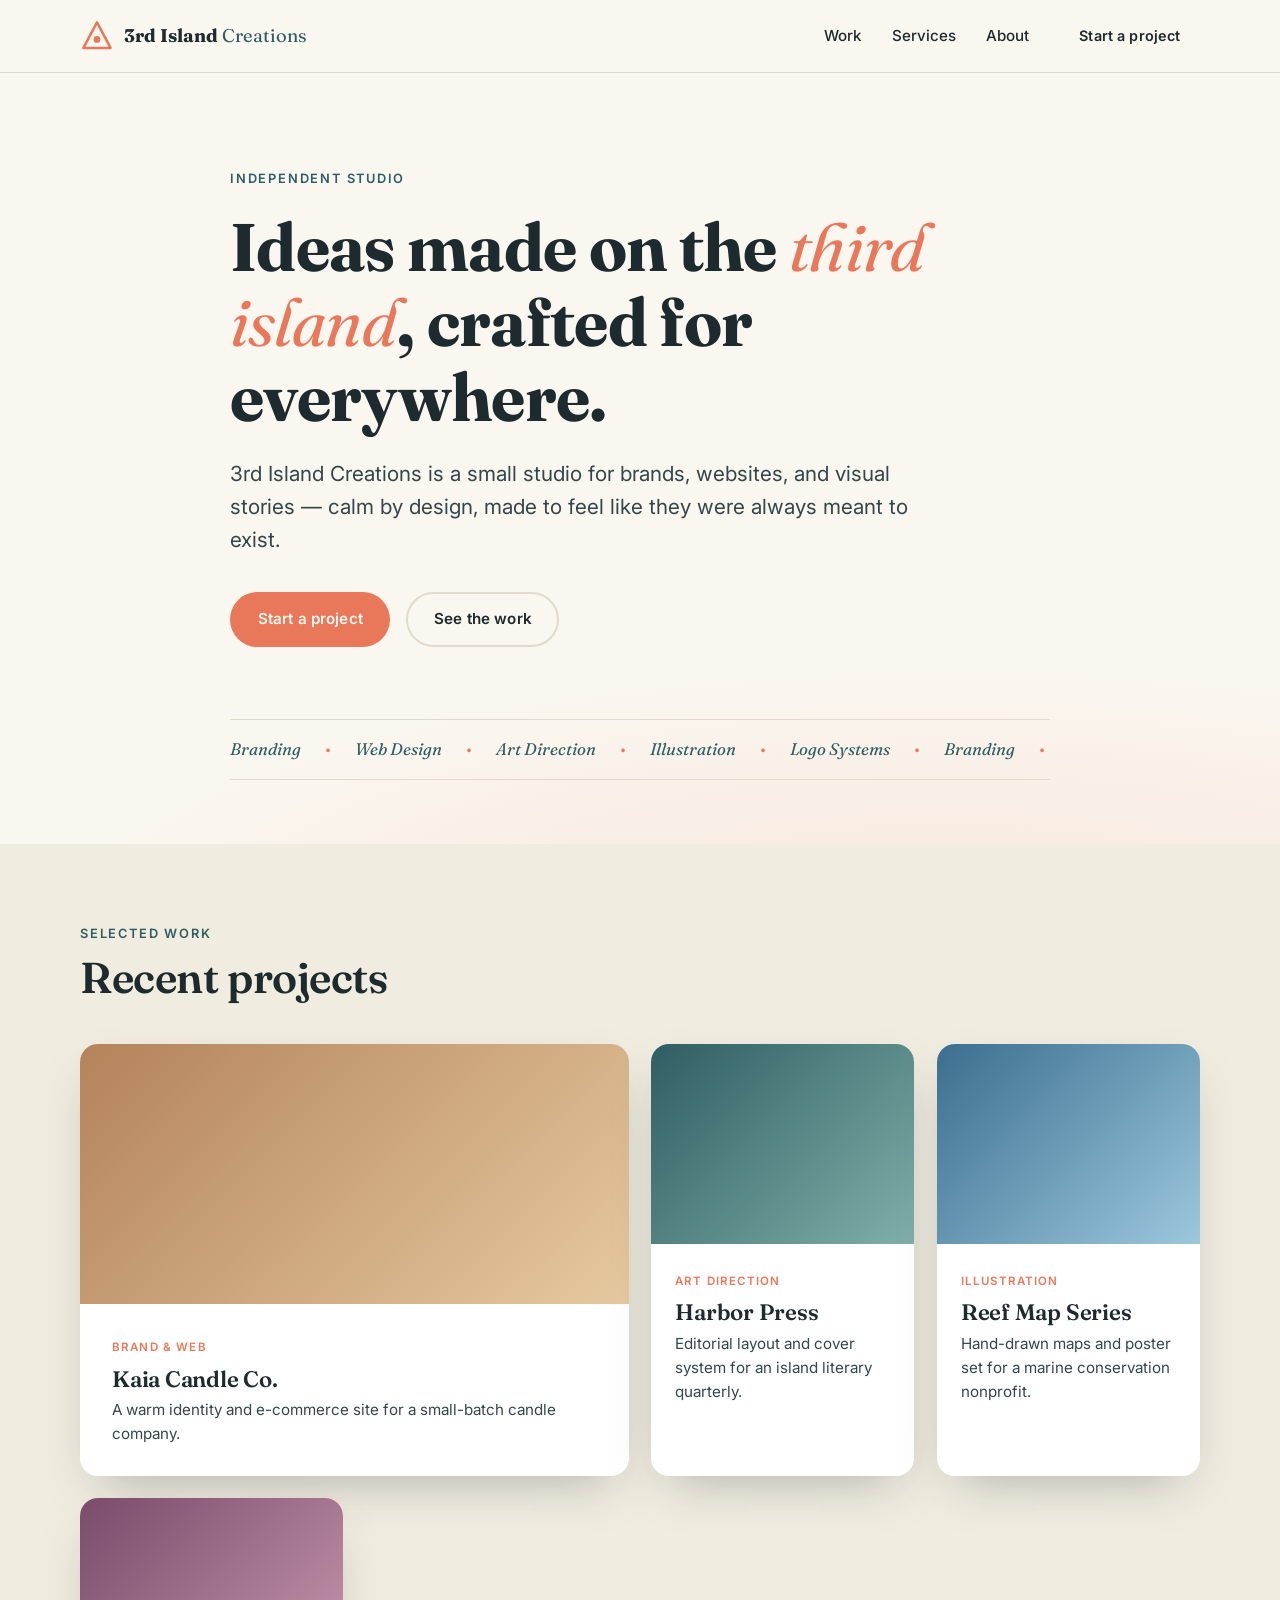
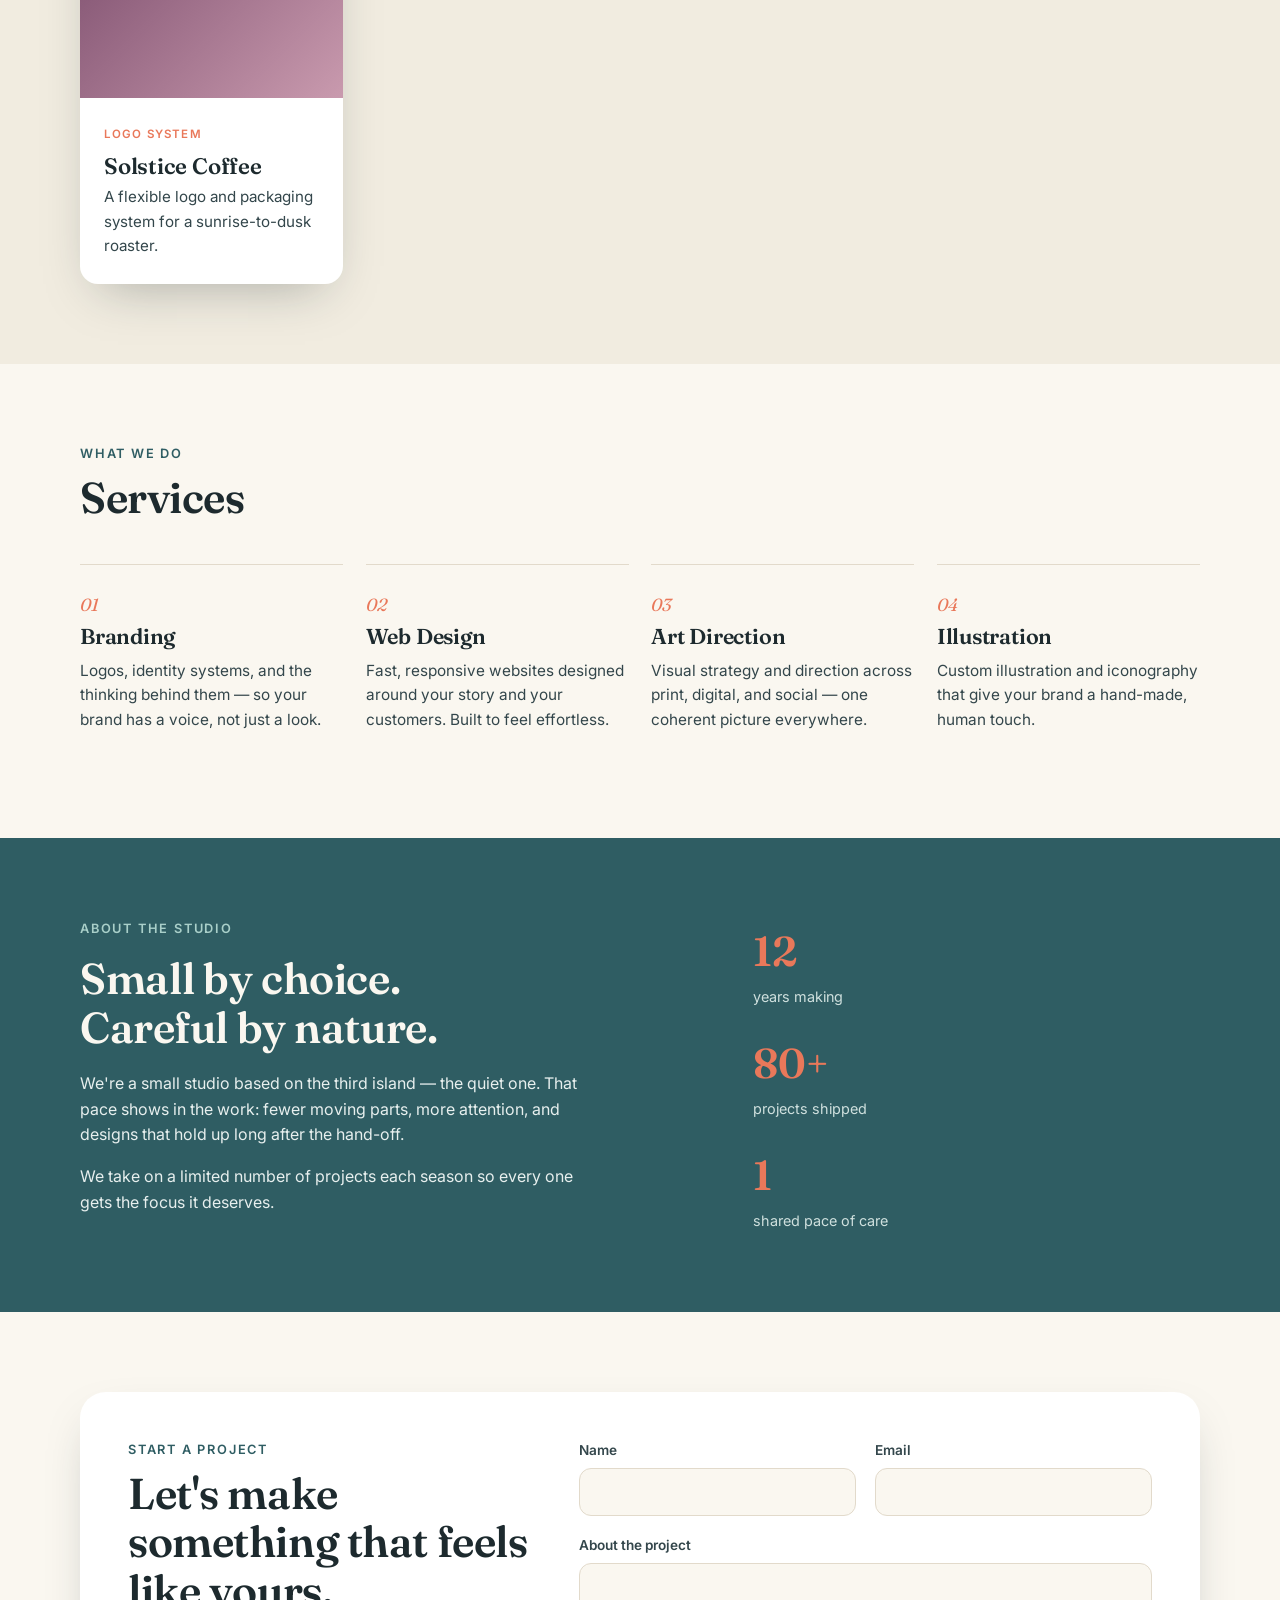
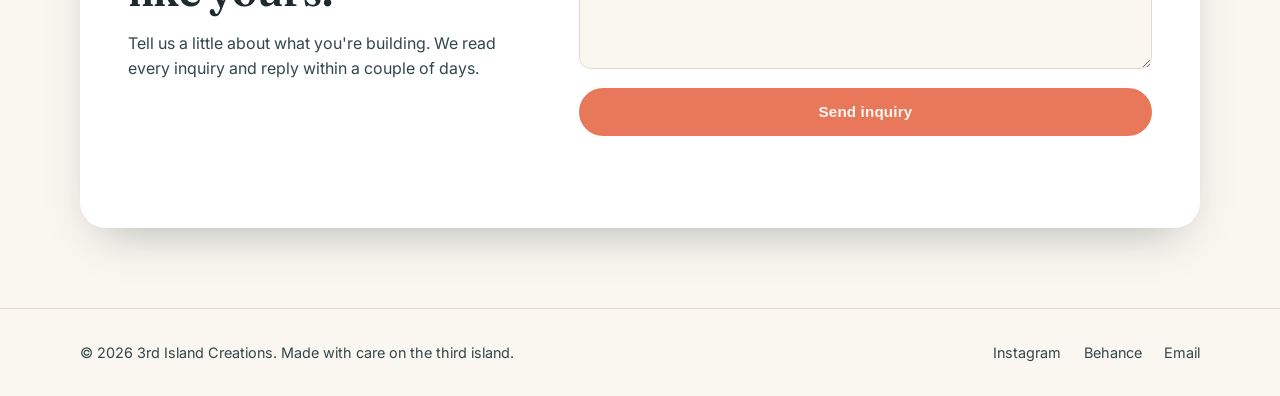
==== index.html @ d4aec807 "Initial commit: 3rd Island Creations landing page + Pages workflow" ====
<!DOCTYPE html>
<html lang="en">
<head>
<meta charset="UTF-8" />
<meta name="viewport" content="width=device-width, initial-scale=1.0" />
<title>3rd Island Creations — Creative Studio</title>
<meta name="description" content="3rd Island Creations is a creative studio crafting brands, websites, and visual stories that feel like home. Made on the third island." />
<link rel="preconnect" href="https://fonts.googleapis.com" />
<link rel="preconnect" href="https://fonts.gstatic.com" crossorigin />
<link href="https://fonts.googleapis.com/css2?family=Fraunces:ital,opsz,wght@0,9..144,400;0,9..144,600;0,9..144,700;1,9..144,400&family=Inter:wght@400;500;600&display=swap" rel="stylesheet" />
<link rel="stylesheet" href="css/styles.css" />
</head>
<body>

<a class="skip-link" href="#main">Skip to content</a>

<!-- NAV -->
<header class="nav" id="nav">
  <div class="container nav__inner">
    <a class="nav__brand" href="#top">
      <svg class="nav__mark" viewBox="0 0 40 40" aria-hidden="true">
        <path d="M20 4 L36 34 H4 Z" fill="none" stroke="currentColor" stroke-width="3" stroke-linejoin="round"/>
        <circle cx="20" cy="24" r="4" fill="currentColor"/>
      </svg>
      <span class="nav__word">3rd Island <em>Creations</em></span>
    </a>
    <nav class="nav__links" aria-label="Primary">
      <a href="#work">Work</a>
      <a href="#services">Services</a>
      <a href="#about">About</a>
      <a href="#contact" class="btn btn--sm">Start a project</a>
    </nav>
    <button class="nav__toggle" aria-label="Menu" aria-expanded="false" aria-controls="mobile-menu">
      <span></span><span></span>
    </button>
  </div>
  <div class="mobile-menu" id="mobile-menu">
    <a href="#work">Work</a>
    <a href="#services">Services</a>
    <a href="#about">About</a>
    <a href="#contact">Contact</a>
  </div>
</header>

<main id="main">

  <!-- HERO -->
  <section class="hero">
    <div class="container hero__inner">
      <p class="eyebrow">Independent studio</p>
      <h1 class="hero__title">Ideas made on the <span class="accent">third island</span>, crafted for everywhere.</h1>
      <p class="hero__lede">3rd Island Creations is a small studio for brands, websites, and visual stories — calm by design, made to feel like they were always meant to exist.</p>
      <div class="hero__actions">
        <a class="btn btn--primary" href="#contact">Start a project</a>
        <a class="btn btn--ghost" href="#work">See the work</a>
      </div>
      <div class="hero__marquee" aria-hidden="true">
        <span>Branding</span><i>•</i><span>Web Design</span><i>•</i><span>Art Direction</span><i>•</i><span>Illustration</span><i>•</i><span>Logo Systems</span><i>•</i>
        <span>Branding</span><i>•</i><span>Web Design</span><i>•</i><span>Art Direction</span><i>•</i><span>Illustration</span><i>•</i><span>Logo Systems</span><i>•</i>
      </div>
    </div>
  </section>

  <!-- WORK / PORTFOLIO -->
  <section class="section work" id="work">
    <div class="container">
      <div class="section__head">
        <p class="section__kicker">Selected Work</p>
        <h2 class="section__title">Recent projects</h2>
      </div>
      <div class="grid work__grid">
        <article class="card card--feature">
          <div class="card__swatch swatch--a"></div>
          <div class="card__body">
            <span class="card__tag">Brand &amp; Web</span>
            <h3>Kaia Candle Co.</h3>
            <p>A warm identity and e-commerce site for a small-batch candle company.</p>
          </div>
        </article>
        <article class="card">
          <div class="card__swatch swatch--b"></div>
          <div class="card__body">
            <span class="card__tag">Art Direction</span>
            <h3>Harbor Press</h3>
            <p>Editorial layout and cover system for an island literary quarterly.</p>
          </div>
        </article>
        <article class="card">
          <div class="card__swatch swatch--c"></div>
          <div class="card__body">
            <span class="card__tag">Illustration</span>
            <h3>Reef Map Series</h3>
            <p>Hand-drawn maps and poster set for a marine conservation nonprofit.</p>
          </div>
        </article>
        <article class="card">
          <div class="card__swatch swatch--d"></div>
          <div class="card__body">
            <span class="card__tag">Logo System</span>
            <h3>Solstice Coffee</h3>
            <p>A flexible logo and packaging system for a sunrise-to-dusk roaster.</p>
          </div>
        </article>
      </div>
    </div>
  </section>

  <!-- SERVICES -->
  <section class="section services" id="services">
    <div class="container">
      <div class="section__head">
        <p class="section__kicker">What we do</p>
        <h2 class="section__title">Services</h2>
      </div>
      <div class="grid services__grid">
        <div class="service">
          <span class="service__num">01</span>
          <h3>Branding</h3>
          <p>Logos, identity systems, and the thinking behind them — so your brand has a voice, not just a look.</p>
        </div>
        <div class="service">
          <span class="service__num">02</span>
          <h3>Web Design</h3>
          <p>Fast, responsive websites designed around your story and your customers. Built to feel effortless.</p>
        </div>
        <div class="service">
          <span class="service__num">03</span>
          <h3>Art Direction</h3>
          <p>Visual strategy and direction across print, digital, and social — one coherent picture everywhere.</p>
        </div>
        <div class="service">
          <span class="service__num">04</span>
          <h3>Illustration</h3>
          <p>Custom illustration and iconography that give your brand a hand-made, human touch.</p>
        </div>
      </div>
    </div>
  </section>

  <!-- ABOUT -->
  <section class="section about" id="about">
    <div class="container about__inner">
      <div class="about__blurb">
        <p class="section__kicker">About the studio</p>
        <h2 class="section__title">Small by choice. <br>Careful by nature.</h2>
        <p>We're a small studio based on the third island — the quiet one. That pace shows in the work: fewer moving parts, more attention, and designs that hold up long after the hand-off.</p>
        <p>We take on a limited number of projects each season so every one gets the focus it deserves.</p>
      </div>
      <ul class="about__stats">
        <li><strong>12</strong><span>years making</span></li>
        <li><strong>80+</strong><span>projects shipped</span></li>
        <li><strong>1</strong><span>shared pace of care</span></li>
      </ul>
    </div>
  </section>

  <!-- CONTACT -->
  <section class="section contact" id="contact">
    <div class="container">
      <div class="contact__card">
        <div class="contact__intro">
          <p class="section__kicker">Start a project</p>
          <h2 class="section__title">Let's make something that feels like yours.</h2>
          <p>Tell us a little about what you're building. We read every inquiry and reply within a couple of days.</p>
        </div>
        <form class="contact__form" id="contact-form" novalidate>
          <div class="field">
            <label for="name">Name</label>
            <input type="text" id="name" name="name" autocomplete="name" required />
          </div>
          <div class="field">
            <label for="email">Email</label>
            <input type="email" id="email" name="email" autocomplete="email" required />
          </div>
          <div class="field field--full">
            <label for="message">About the project</label>
            <textarea id="message" name="message" rows="4" required></textarea>
          </div>
          <button class="btn btn--primary field--full" type="submit">Send inquiry</button>
          <p class="form-status" id="form-status" role="status"></p>
        </form>
      </div>
    </div>
  </section>

</main>

<footer class="footer">
  <div class="container footer__inner">
    <p>© <span id="year"></span> 3rd Island Creations. Made with care on the third island.</p>
    <div class="footer__social">
      <a href="#">Instagram</a>
      <a href="#">Behance</a>
      <a href="#">Email</a>
    </div>
  </div>
</footer>

<script src="js/main.js"></script>
</body>
</html>
---- css/styles.css ----
/* ============================================================
   3rd Island Creations — styles
   Palette: ink, cream, coral, deep sea
   ============================================================ */
:root{
  --ink:#1d2a2e;
  --ink-soft:#33464b;
  --cream:#faf7f0;
  --cream-2:#f1ece0;
  --coral:#e9785a;
  --sea:#2f5d63;
  --line:#e2dacb;
  --white:#ffffff;
  --radius:18px;
  --shadow:0 20px 50px -20px rgba(29,42,46,.35);
}

*{margin:0;padding:0;box-sizing:border-box}
html{scroll-behavior:smooth}
body{
  font-family:'Inter',system-ui,-apple-system,Segoe UI,Roboto,sans-serif;
  color:var(--ink);
  background:var(--cream);
  line-height:1.6;
  -webkit-font-smoothing:antialiased;
}
h1,h2,h3{font-family:'Fraunces',Georgia,serif;font-weight:600;line-height:1.12;letter-spacing:-.01em}
img{max-width:100%;display:block}
a{color:inherit;text-decoration:none}
.container{width:min(1120px,92%);margin-inline:auto}
.skip-link{position:absolute;left:-999px;top:0;z-index:100;background:var(--ink);color:var(--cream);padding:.8rem 1.2rem;border-radius:0 0 8px 0}
.skip-link:focus{left:0}

/* ---------- Buttons ---------- */
.btn{
  display:inline-block;padding:.85rem 1.6rem;border-radius:999px;
  font-weight:600;font-size:.95rem;letter-spacing:.01em;border:2px solid transparent;
  transition:transform .18s ease,background .18s ease,color .18s ease,border-color .18s ease;cursor:pointer;
}
.btn--sm{padding:.5rem 1.1rem;font-size:.9rem}
.btn--primary{background:var(--coral);color:var(--cream)}
.btn--primary:hover{background:var(--sea);transform:translateY(-2px)}
.btn--ghost{border-color:var(--line);color:var(--ink)}
.btn--ghost:hover{border-color:var(--sea);color:var(--sea);transform:translateY(-2px)}

/* ---------- Nav ---------- */
.nav{position:sticky;top:0;z-index:50;background:rgba(250,247,240,.9);backdrop-filter:blur(10px);border-bottom:1px solid var(--line)}
.nav__inner{display:flex;align-items:center;justify-content:space-between;height:72px}
.nav__brand{display:flex;align-items:center;gap:.6rem;font-family:'Fraunces',serif;font-weight:700;font-size:1.15rem}
.nav__mark{width:34px;height:34px;color:var(--coral);flex:none}
.nav__word em{font-style:normal;font-weight:400;color:var(--sea)}
.nav__links{display:flex;align-items:center;gap:1.9rem;font-size:.95rem;font-weight:500}
.nav__links a:not(.btn){transition:color .15s}
.nav__links a:not(.btn):hover{color:var(--coral)}
.nav__toggle{display:none;flex-direction:column;gap:5px;background:none;border:0;cursor:pointer;padding:.4rem}
.nav__toggle span{width:24px;height:2px;background:var(--ink);transition:.25s}
.mobile-menu{display:none;flex-direction:column;gap:1rem;padding:1rem 4%;background:var(--cream);border-bottom:1px solid var(--line)}
.mobile-menu a{font-weight:500;font-size:1.05rem}
.mobile-menu.open{display:flex}

/* ---------- Hero ---------- */
.hero{position:relative;padding:6rem 0 4rem;overflow:hidden}
.hero::before{
  content:"";position:absolute;inset:auto -10% -40% -10%;height:70%;z-index:0;
  background:radial-gradient(ellipse at 70% 60%,rgba(233,120,90,.14),transparent 60%);
}
.hero__inner{position:relative;z-index:1;max-width:820px}
.eyebrow,.section__kicker{
  font-size:.8rem;font-weight:600;letter-spacing:.14em;text-transform:uppercase;color:var(--sea);margin-bottom:1.2rem;
}
.hero__title{font-size:clamp(2.4rem,6vw,4.2rem);font-weight:700;margin-bottom:1.4rem}
.hero__title .accent{color:var(--coral);font-style:italic;font-weight:400}
.hero__lede{font-size:clamp(1.05rem,2.4vw,1.3rem);color:var(--ink-soft);max-width:56ch;margin-bottom:2.2rem}
.hero__actions{display:flex;gap:1rem;flex-wrap:wrap}
.hero__marquee{
  margin-top:4.5rem;border-top:1px solid var(--line);border-bottom:1px solid var(--line);
  padding:1rem 0;overflow:hidden;white-space:nowrap;display:flex;gap:1.5rem;
  font-family:'Fraunces',serif;font-style:italic;font-size:1.05rem;color:var(--sea);
}
.hero__marquee i{color:var(--coral);font-style:normal}

/* ---------- Sections ---------- */
.section{padding:5rem 0}
.section__head{margin-bottom:2.6rem}
.section__title{font-size:clamp(1.9rem,4vw,2.7rem);margin-bottom:.4rem}
.section__kicker{margin-bottom:.6rem}
.grid{display:grid;gap:1.4rem}

/* ---------- Work ---------- */
.work{background:var(--cream-2)}
.work__grid{grid-template-columns:repeat(12,1fr)}
.card{
  grid-column:span 3;background:var(--white);border-radius:var(--radius);overflow:hidden;
  box-shadow:var(--shadow);display:flex;flex-direction:column;transition:transform .2s ease;
}
.card:hover{transform:translateY(-6px)}
.card--feature{grid-column:span 6}
.card--feature .card__body{padding:1.8rem 2rem}
.card__swatch{height:200px}
.card--feature .card__swatch{height:260px}
.swatch--a{background:linear-gradient(135deg,#b4835a,#e6c9a0)}
.swatch--b{background:linear-gradient(135deg,#2f5d63,#7fb0a8)}
.swatch--c{background:linear-gradient(135deg,#3b6e8f,#9cc8dd)}
.swatch--d{background:linear-gradient(135deg,#7a4b6b,#c99aae)}
.card__body{padding:1.4rem 1.5rem 1.6rem}
.card__tag{font-size:.72rem;font-weight:600;letter-spacing:.1em;text-transform:uppercase;color:var(--coral)}
.card__body h3{font-size:1.4rem;margin:.5rem 0 .4rem}
.card__body p{color:var(--ink-soft);font-size:.95rem}

/* ---------- Services ---------- */
.services__grid{grid-template-columns:repeat(4,1fr)}
.service{padding:1.6rem 0;border-top:1px solid var(--line)}
.service__num{font-family:'Fraunces',serif;font-style:italic;color:var(--coral);font-size:1.1rem}
.service h3{font-size:1.35rem;margin:.4rem 0 .6rem}
.service p{color:var(--ink-soft);font-size:.96rem}

/* ---------- About ---------- */
.about{background:var(--sea);color:var(--cream)}
.about .section__kicker{color:#a9cfc9}
.about .section__title{margin-bottom:1.2rem}
.about__inner{display:grid;grid-template-columns:1.4fr 1fr;gap:3rem;align-items:center}
.about__blurb p{color:#e7efee;margin-bottom:1rem;max-width:52ch}
.about__stats{list-style:none;display:grid;gap:1.4rem}
.about__stats li{display:flex;flex-direction:column}
.about__stats strong{font-family:'Fraunces',serif;font-size:2.6rem;color:var(--coral);font-weight:600}
.about__stats span{color:#cfe0de;font-size:.9rem}

/* ---------- Contact ---------- */
.contact__card{
  background:var(--white);border-radius:26px;box-shadow:var(--shadow);
  padding:3rem;display:grid;grid-template-columns:1fr 1.2fr;gap:3rem;
}
.contact__intro .section__title{margin-bottom:1rem}
.contact__intro p:not(.section__kicker){color:var(--ink-soft)}
.contact__form{display:grid;grid-template-columns:1fr 1fr;gap:1.2rem}
.field{display:flex;flex-direction:column;gap:.4rem}
.field--full{grid-column:1/-1}
.field label{font-size:.85rem;font-weight:600;color:var(--ink-soft)}
.field input,.field textarea{
  font-family:inherit;font-size:.98rem;padding:.85rem 1rem;border:1.5px solid var(--line);
  border-radius:12px;background:var(--cream);color:var(--ink);transition:border-color .15s,background .15s;resize:vertical;
}
.field input:focus,.field textarea:focus{outline:none;border-color:var(--sea);background:var(--white)}
.field input.invalid,.field textarea.invalid{border-color:var(--coral)}
.form-status{margin-top:.4rem;font-size:.95rem;color:var(--sea);min-height:1.2em}

/* ---------- Footer ---------- */
.footer{border-top:1px solid var(--line);padding:2rem 0}
.footer__inner{display:flex;justify-content:space-between;align-items:center;gap:1rem;flex-wrap:wrap;font-size:.9rem;color:var(--ink-soft)}
.footer__social{display:flex;gap:1.4rem}
.footer__social a:hover{color:var(--coral)}

/* ---------- Reveal ---------- */
.reveal{opacity:0;transform:translateY(24px);transition:opacity .6s ease,transform .6s ease}
.reveal.visible{opacity:1;transform:none}

/* ============================================================
   Responsive
   ============================================================ */
@media (max-width:920px){
  .card{grid-column:span 6}
  .services__grid{grid-template-columns:repeat(2,1fr)}
  .about__inner{grid-template-columns:1fr}
}
@media (max-width:680px){
  .nav__links{display:none}
  .nav__toggle{display:flex}
  .card,.card--feature{grid-column:span 12}
  .services__grid{grid-template-columns:1fr}
  .contact__card{grid-template-columns:1fr;padding:2rem 1.4rem}
  .contact__form{grid-template-columns:1fr}
  .hero{padding:4rem 0 3rem}
}
@media (prefers-reduced-motion:reduce){
  html{scroll-behavior:auto}
  *,*::before,*::after{animation:none!important;transition:none!important}
  .reveal{opacity:1;transform:none}
}
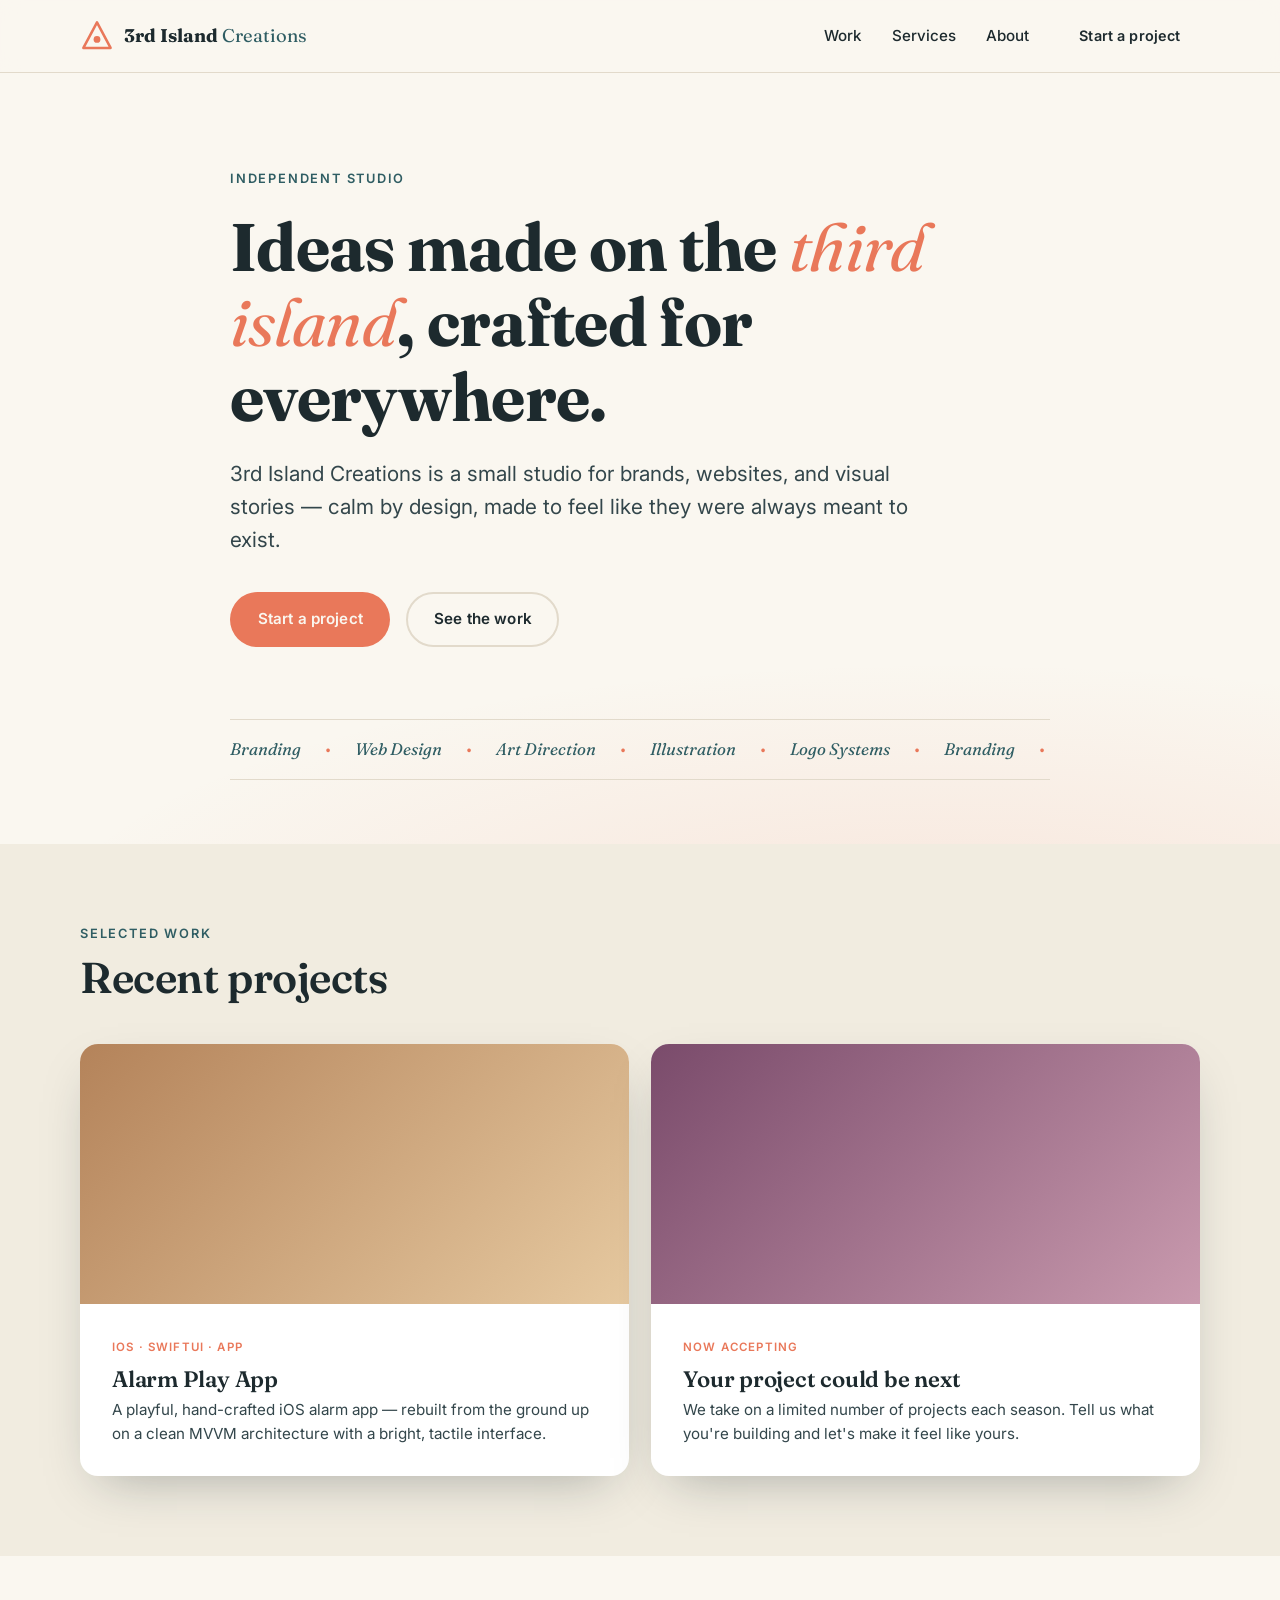
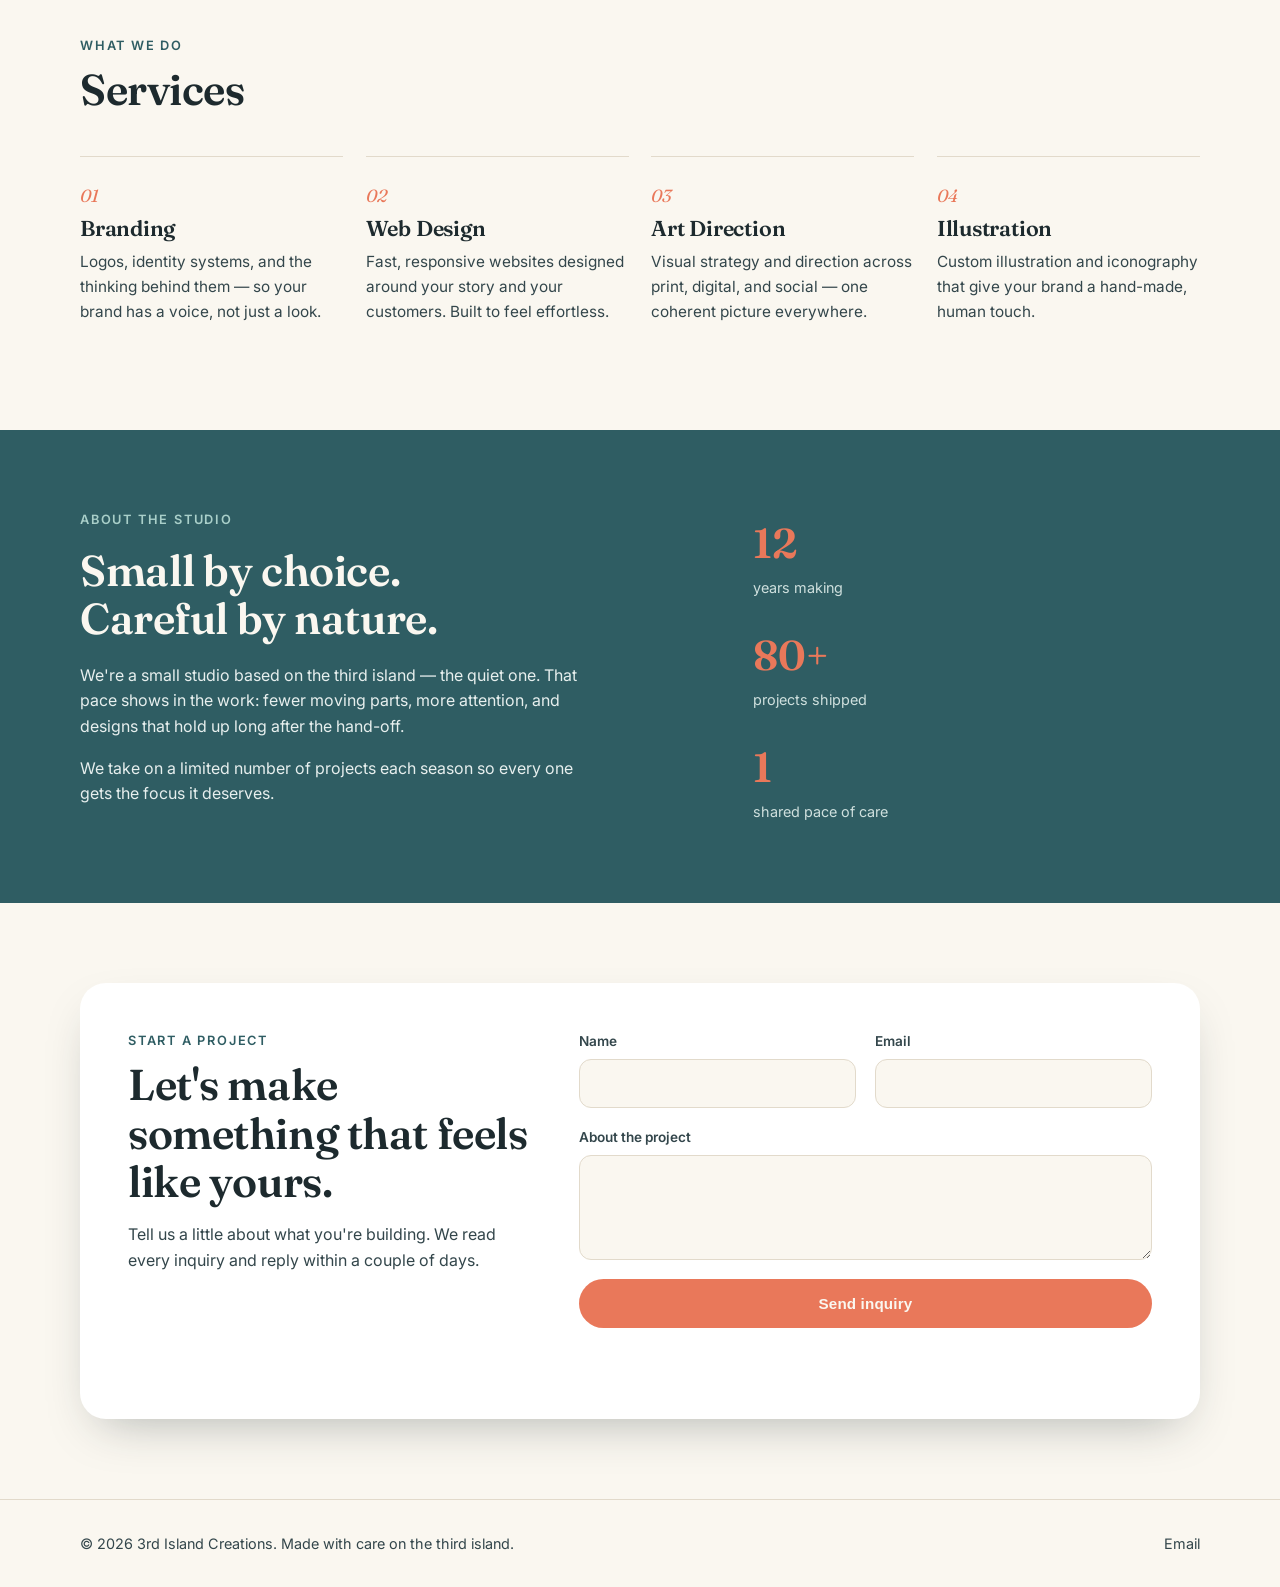
==== commit d0c15cfa: "Real content: Alarm Play App portfolio, real email, Formspree-ready form" ====
--- a/index.html
+++ b/index.html
@@ -72,33 +72,17 @@
         <article class="card card--feature">
           <div class="card__swatch swatch--a"></div>
           <div class="card__body">
-            <span class="card__tag">Brand &amp; Web</span>
-            <h3>Kaia Candle Co.</h3>
-            <p>A warm identity and e-commerce site for a small-batch candle company.</p>
+            <span class="card__tag">iOS · SwiftUI · App</span>
+            <h3>Alarm Play App</h3>
+            <p>A playful, hand-crafted iOS alarm app — rebuilt from the ground up on a clean MVVM architecture with a bright, tactile interface.</p>
           </div>
         </article>
-        <article class="card">
-          <div class="card__swatch swatch--b"></div>
-          <div class="card__body">
-            <span class="card__tag">Art Direction</span>
-            <h3>Harbor Press</h3>
-            <p>Editorial layout and cover system for an island literary quarterly.</p>
-          </div>
-        </article>
-        <article class="card">
-          <div class="card__swatch swatch--c"></div>
-          <div class="card__body">
-            <span class="card__tag">Illustration</span>
-            <h3>Reef Map Series</h3>
-            <p>Hand-drawn maps and poster set for a marine conservation nonprofit.</p>
-          </div>
-        </article>
-        <article class="card">
+        <article class="card card--feature">
           <div class="card__swatch swatch--d"></div>
           <div class="card__body">
-            <span class="card__tag">Logo System</span>
-            <h3>Solstice Coffee</h3>
-            <p>A flexible logo and packaging system for a sunrise-to-dusk roaster.</p>
+            <span class="card__tag">Now accepting</span>
+            <h3>Your project could be next</h3>
+            <p>We take on a limited number of projects each season. Tell us what you're building and let's make it feel like yours.</p>
           </div>
         </article>
       </div>
@@ -189,9 +173,7 @@
   <div class="container footer__inner">
     <p>© <span id="year"></span> 3rd Island Creations. Made with care on the third island.</p>
     <div class="footer__social">
-      <a href="#">Instagram</a>
-      <a href="#">Behance</a>
-      <a href="#">Email</a>
+      <a href="mailto:greggoshiro@gmail.com">Email</a>
     </div>
   </div>
 </footer>
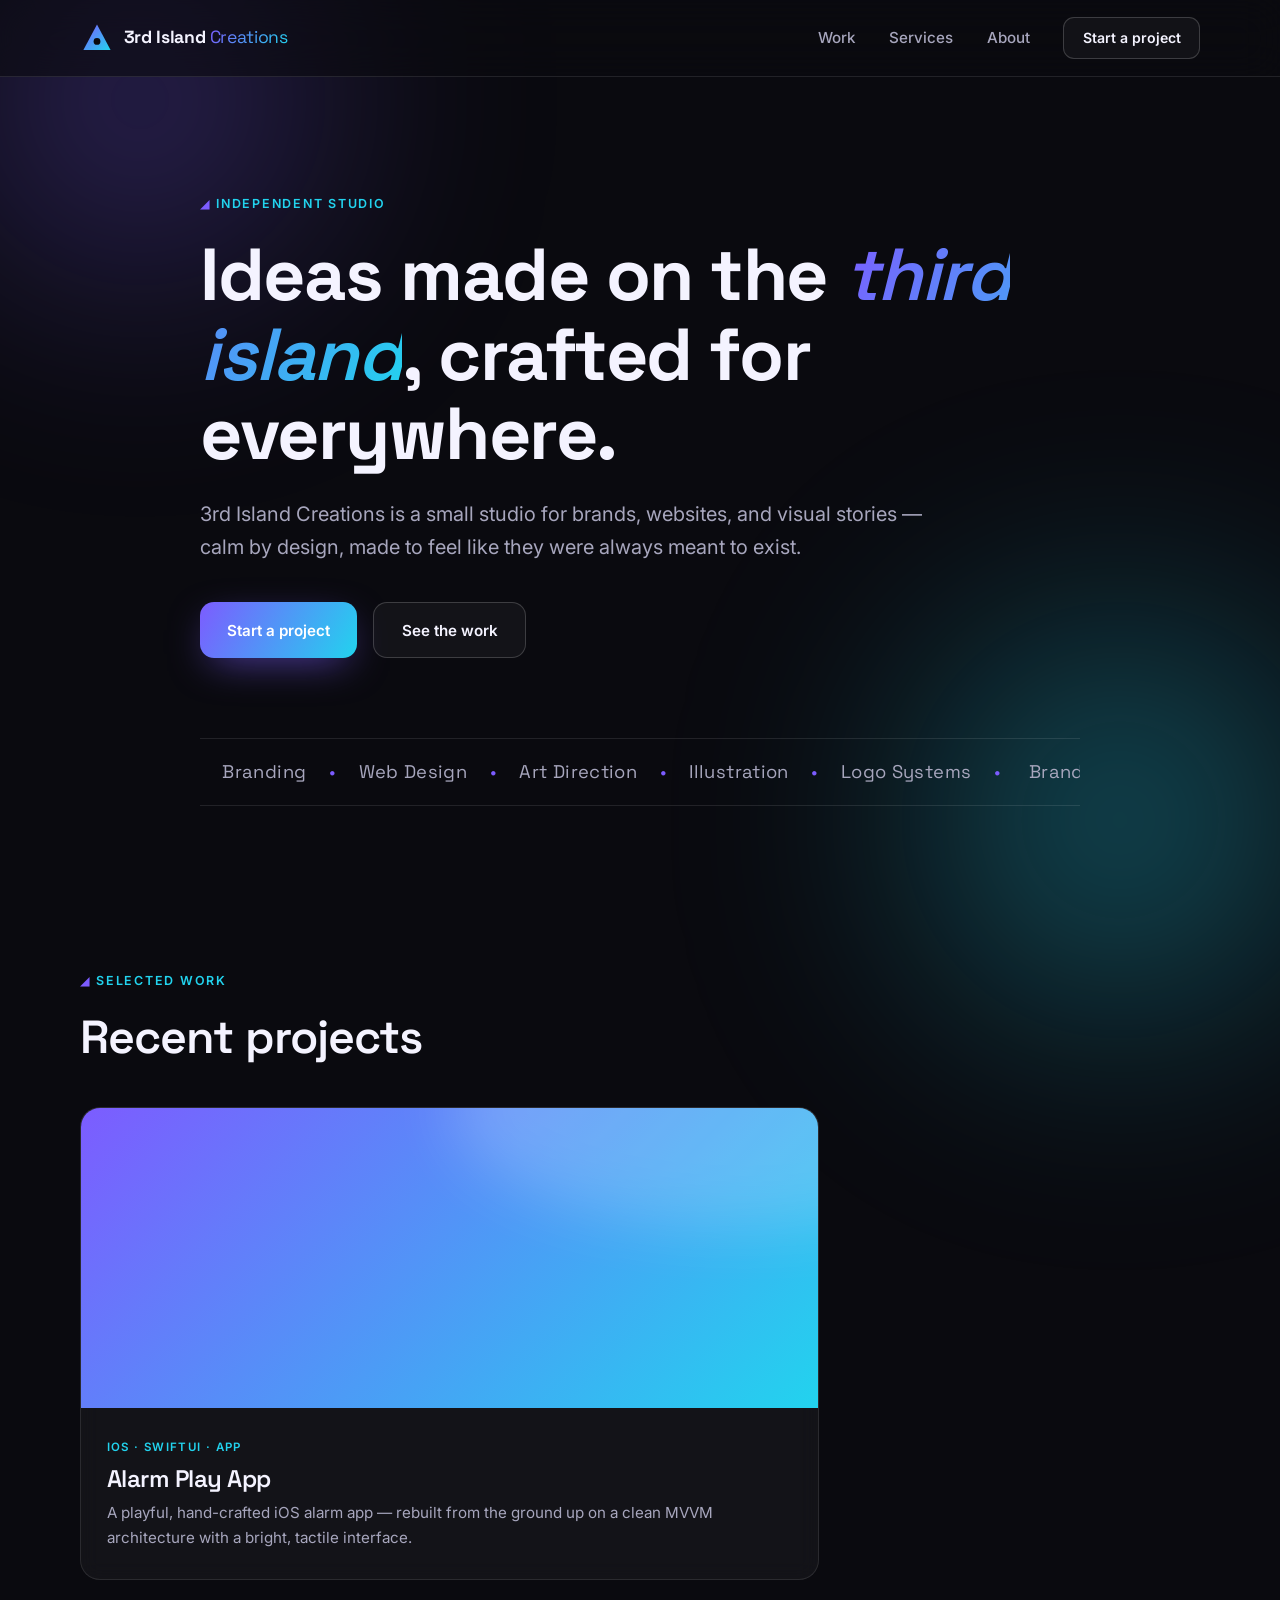
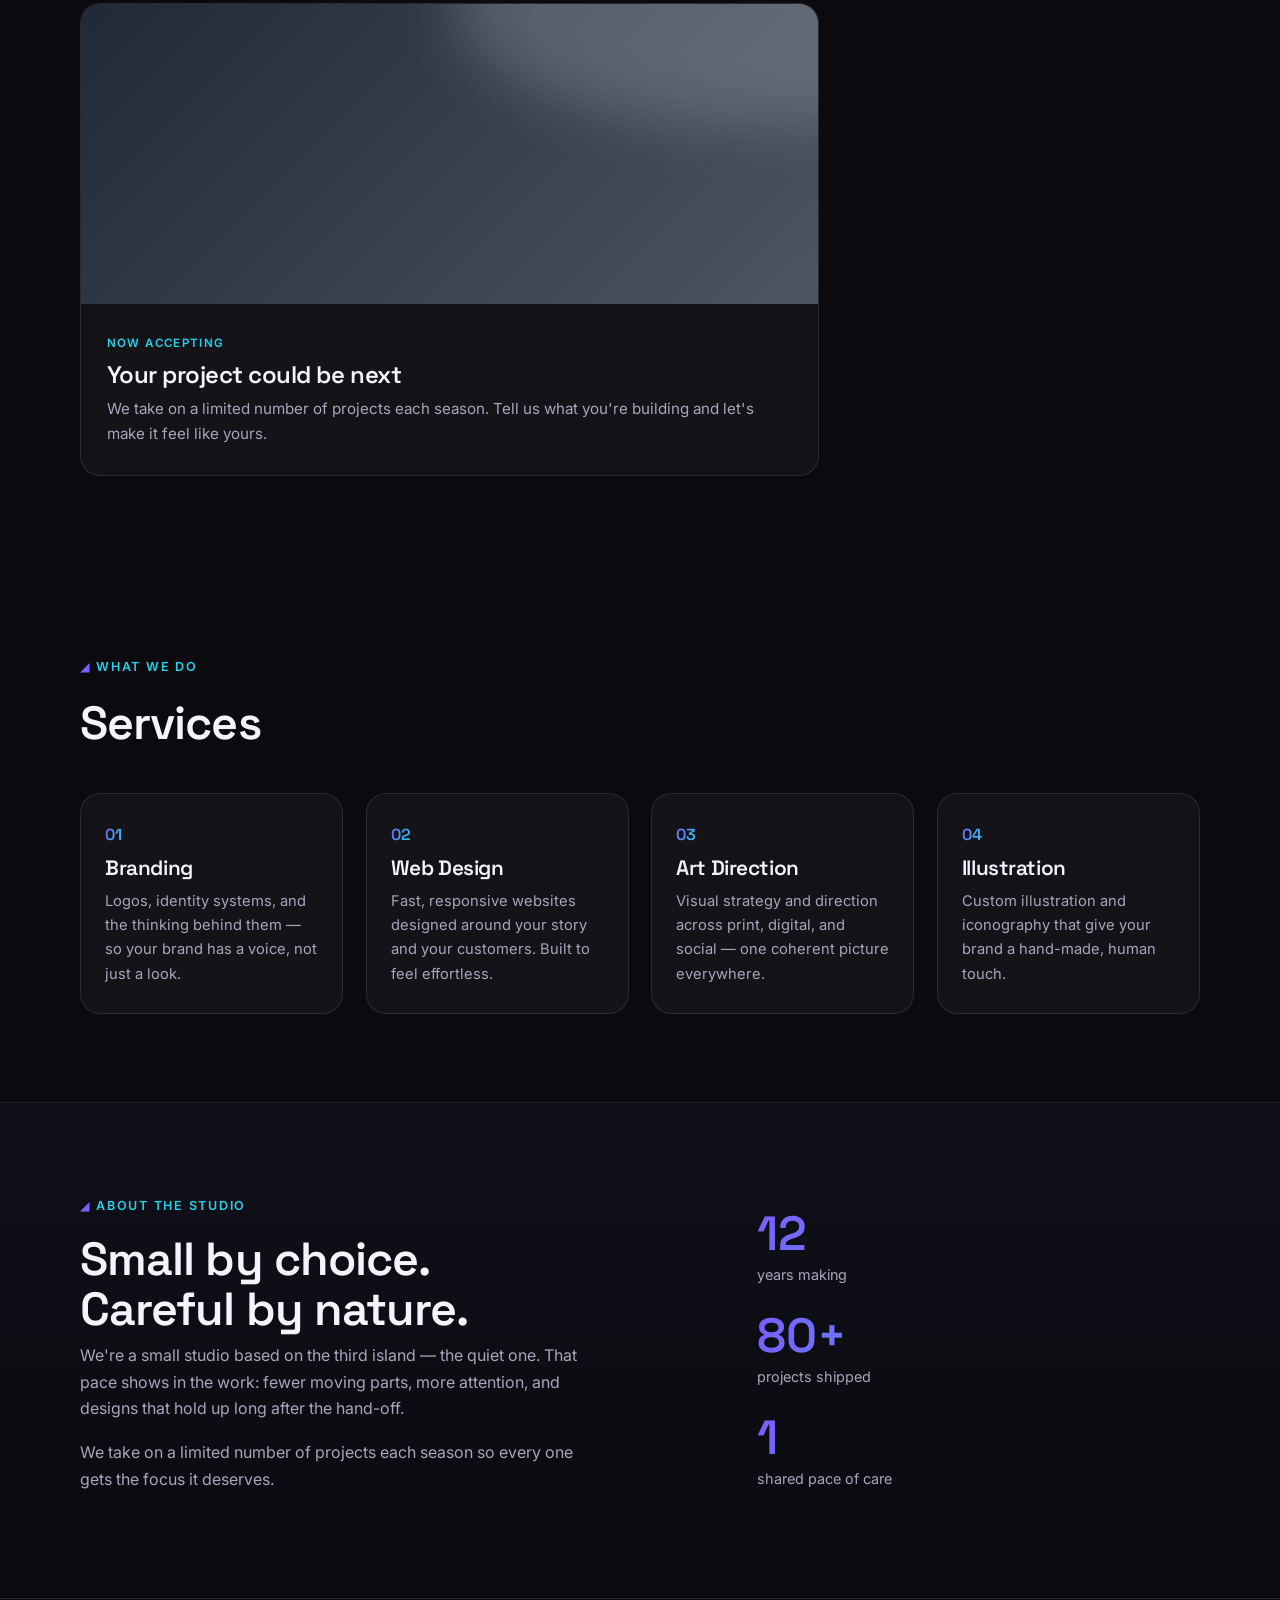
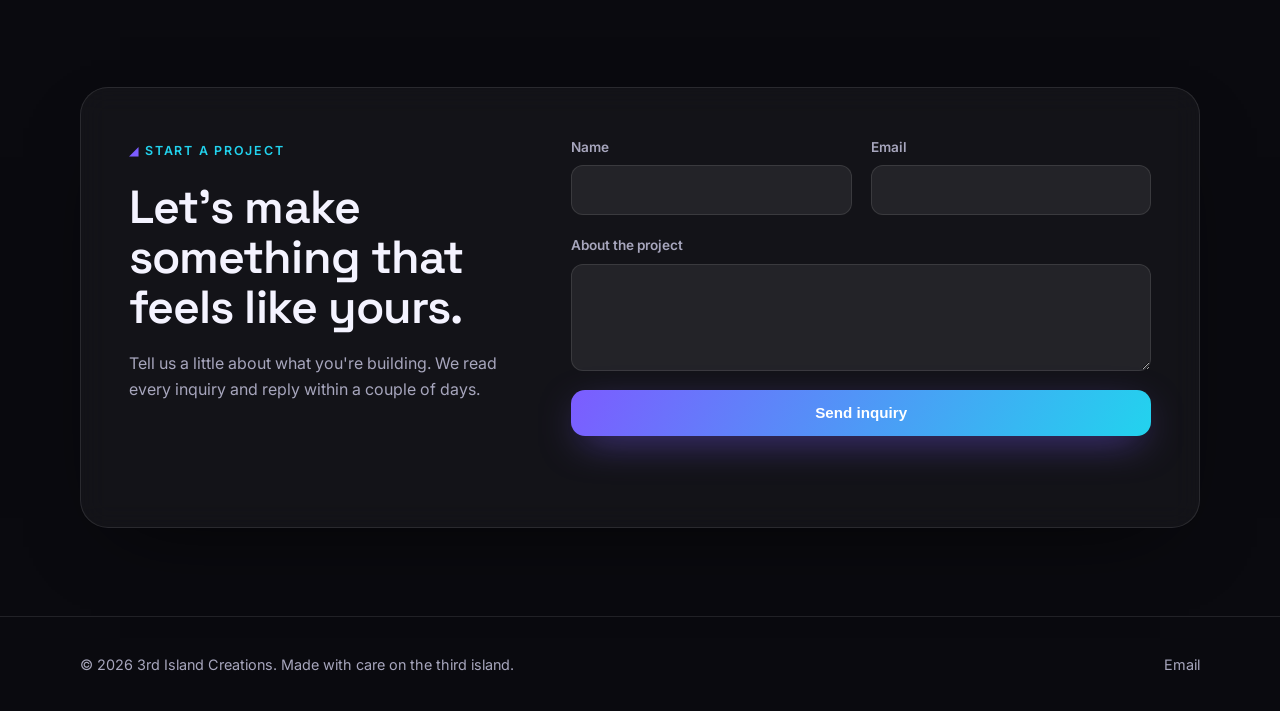
==== commit 1e5c4f36: "Modern redesign: dark glass theme, gradient accents, Space Grotesk" ====
--- a/index.html
+++ b/index.html
@@ -7,7 +7,7 @@
 <meta name="description" content="3rd Island Creations is a creative studio crafting brands, websites, and visual stories that feel like home. Made on the third island." />
 <link rel="preconnect" href="https://fonts.googleapis.com" />
 <link rel="preconnect" href="https://fonts.gstatic.com" crossorigin />
-<link href="https://fonts.googleapis.com/css2?family=Fraunces:ital,opsz,wght@0,9..144,400;0,9..144,600;0,9..144,700;1,9..144,400&family=Inter:wght@400;500;600&display=swap" rel="stylesheet" />
+<link href="https://fonts.googleapis.com/css2?family=Space+Grotesk:wght@400;500;600;700&family=Inter:wght@400;500;600&display=swap" rel="stylesheet" />
 <link rel="stylesheet" href="css/styles.css" />
 </head>
 <body>
@@ -19,8 +19,14 @@
   <div class="container nav__inner">
     <a class="nav__brand" href="#top">
       <svg class="nav__mark" viewBox="0 0 40 40" aria-hidden="true">
-        <path d="M20 4 L36 34 H4 Z" fill="none" stroke="currentColor" stroke-width="3" stroke-linejoin="round"/>
-        <circle cx="20" cy="24" r="4" fill="currentColor"/>
+        <defs>
+          <linearGradient id="markGrad" x1="0" y1="0" x2="1" y2="1">
+            <stop offset="0" stop-color="#7c5cff"/>
+            <stop offset="1" stop-color="#22d3ee"/>
+          </linearGradient>
+        </defs>
+        <path class="mark-fill" d="M20 4 L36 34 H4 Z"/>
+        <circle cx="20" cy="24" r="4" fill="#0a0a0f"/>
       </svg>
       <span class="nav__word">3rd Island <em>Creations</em></span>
     </a>
--- a/css/styles.css
+++ b/css/styles.css
@@ -1,157 +1,194 @@
 /* ============================================================
-   3rd Island Creations — styles
-   Palette: ink, cream, coral, deep sea
+   3rd Island Creations — modern dark theme
+   Palette: ink black, glass surfaces, electric gradient accent
    ============================================================ */
 :root{
-  --ink:#1d2a2e;
-  --ink-soft:#33464b;
-  --cream:#faf7f0;
-  --cream-2:#f1ece0;
-  --coral:#e9785a;
-  --sea:#2f5d63;
-  --line:#e2dacb;
-  --white:#ffffff;
-  --radius:18px;
-  --shadow:0 20px 50px -20px rgba(29,42,46,.35);
+  --bg:#0a0a0f;
+  --bg-2:#101019;
+  --surface:rgba(255,255,255,.04);
+  --surface-2:rgba(255,255,255,.07);
+  --border:rgba(255,255,255,.10);
+  --border-strong:rgba(255,255,255,.18);
+  --text:#f4f3ff;
+  --muted:#a7a6bd;
+  --accent:#7c5cff;
+  --accent-2:#22d3ee;
+  --grad:linear-gradient(120deg,#7c5cff 0%,#22d3ee 100%);
+  --radius:20px;
+  --shadow:0 30px 80px -40px rgba(0,0,0,.8);
+  --max:1120px;
 }
 
 *{margin:0;padding:0;box-sizing:border-box}
 html{scroll-behavior:smooth}
 body{
-  font-family:'Inter',system-ui,-apple-system,Segoe UI,Roboto,sans-serif;
-  color:var(--ink);
-  background:var(--cream);
-  line-height:1.6;
+  font-family:'Inter',system-ui,-apple-system,Segoe UI,sans-serif;
+  background:var(--bg);
+  color:var(--text);
+  line-height:1.65;
   -webkit-font-smoothing:antialiased;
-}
-h1,h2,h3{font-family:'Fraunces',Georgia,serif;font-weight:600;line-height:1.12;letter-spacing:-.01em}
+  overflow-x:hidden;
+}
+/* ambient background glows */
+body::before,body::after{
+  content:"";position:fixed;z-index:-1;filter:blur(120px);opacity:.5;pointer-events:none;
+}
+body::before{width:520px;height:520px;background:radial-gradient(circle,#7c5cff,transparent 65%);top:-160px;left:-120px}
+body::after{width:600px;height:600px;background:radial-gradient(circle,#22d3ee,transparent 65%);bottom:-220px;right:-140px}
+
+h1,h2,h3{font-family:'Space Grotesk',sans-serif;font-weight:600;line-height:1.08;letter-spacing:-.02em}
 img{max-width:100%;display:block}
 a{color:inherit;text-decoration:none}
-.container{width:min(1120px,92%);margin-inline:auto}
-.skip-link{position:absolute;left:-999px;top:0;z-index:100;background:var(--ink);color:var(--cream);padding:.8rem 1.2rem;border-radius:0 0 8px 0}
+.container{width:min(var(--max),92%);margin-inline:auto}
+.skip-link{position:absolute;left:-999px;top:0;z-index:100;background:#fff;color:#000;padding:.8rem 1.2rem;border-radius:0 0 8px 0}
 .skip-link:focus{left:0}
+::selection{background:var(--accent);color:#fff}
 
 /* ---------- Buttons ---------- */
 .btn{
-  display:inline-block;padding:.85rem 1.6rem;border-radius:999px;
-  font-weight:600;font-size:.95rem;letter-spacing:.01em;border:2px solid transparent;
-  transition:transform .18s ease,background .18s ease,color .18s ease,border-color .18s ease;cursor:pointer;
-}
-.btn--sm{padding:.5rem 1.1rem;font-size:.9rem}
-.btn--primary{background:var(--coral);color:var(--cream)}
-.btn--primary:hover{background:var(--sea);transform:translateY(-2px)}
-.btn--ghost{border-color:var(--line);color:var(--ink)}
-.btn--ghost:hover{border-color:var(--sea);color:var(--sea);transform:translateY(-2px)}
+  display:inline-flex;align-items:center;justify-content:center;gap:.5rem;
+  padding:.9rem 1.7rem;border-radius:14px;font-weight:600;font-size:.95rem;
+  border:1px solid var(--border-strong);color:var(--text);cursor:pointer;
+  transition:transform .18s ease,box-shadow .18s ease,background .18s ease,border-color .18s ease;
+  background:var(--surface);
+}
+.btn--sm{padding:.55rem 1.15rem;font-size:.88rem;border-radius:11px}
+.btn--primary{
+  background:var(--grad);border:none;color:#fff;
+  box-shadow:0 12px 40px -12px rgba(124,92,255,.7);
+}
+.btn--primary:hover{transform:translateY(-2px);box-shadow:0 18px 50px -12px rgba(124,92,255,.9)}
+.btn--ghost:hover{background:var(--surface-2);border-color:#fff;transform:translateY(-2px)}
 
 /* ---------- Nav ---------- */
-.nav{position:sticky;top:0;z-index:50;background:rgba(250,247,240,.9);backdrop-filter:blur(10px);border-bottom:1px solid var(--line)}
-.nav__inner{display:flex;align-items:center;justify-content:space-between;height:72px}
-.nav__brand{display:flex;align-items:center;gap:.6rem;font-family:'Fraunces',serif;font-weight:700;font-size:1.15rem}
-.nav__mark{width:34px;height:34px;color:var(--coral);flex:none}
-.nav__word em{font-style:normal;font-weight:400;color:var(--sea)}
-.nav__links{display:flex;align-items:center;gap:1.9rem;font-size:.95rem;font-weight:500}
+.nav{position:sticky;top:0;z-index:50;border-bottom:1px solid var(--border);
+  background:rgba(10,10,15,.6);backdrop-filter:blur(20px);-webkit-backdrop-filter:blur(20px)}
+.nav__inner{display:flex;align-items:center;justify-content:space-between;height:76px}
+.nav__brand{display:flex;align-items:center;gap:.6rem;font-family:'Space Grotesk',sans-serif;font-weight:700;font-size:1.1rem;letter-spacing:-.01em}
+.nav__mark{width:34px;height:34px;flex:none}
+.nav__mark .mark-fill{fill:url(#markGrad)}
+.nav__word em{font-style:normal;font-weight:400;background:var(--grad);-webkit-background-clip:text;background-clip:text;color:transparent}
+.nav__links{display:flex;align-items:center;gap:2.1rem;font-size:.95rem;font-weight:500;color:var(--muted)}
 .nav__links a:not(.btn){transition:color .15s}
-.nav__links a:not(.btn):hover{color:var(--coral)}
+.nav__links a:not(.btn):hover{color:var(--text)}
 .nav__toggle{display:none;flex-direction:column;gap:5px;background:none;border:0;cursor:pointer;padding:.4rem}
-.nav__toggle span{width:24px;height:2px;background:var(--ink);transition:.25s}
-.mobile-menu{display:none;flex-direction:column;gap:1rem;padding:1rem 4%;background:var(--cream);border-bottom:1px solid var(--line)}
-.mobile-menu a{font-weight:500;font-size:1.05rem}
+.nav__toggle span{width:24px;height:2px;background:var(--text);transition:.25s;border-radius:2px}
+.mobile-menu{display:none;flex-direction:column;gap:1.1rem;padding:1.2rem 4%;background:rgba(10,10,15,.95);border-bottom:1px solid var(--border);backdrop-filter:blur(20px)}
+.mobile-menu a{font-weight:500;font-size:1.05rem;color:var(--muted)}
 .mobile-menu.open{display:flex}
 
 /* ---------- Hero ---------- */
-.hero{position:relative;padding:6rem 0 4rem;overflow:hidden}
-.hero::before{
-  content:"";position:absolute;inset:auto -10% -40% -10%;height:70%;z-index:0;
-  background:radial-gradient(ellipse at 70% 60%,rgba(233,120,90,.14),transparent 60%);
-}
-.hero__inner{position:relative;z-index:1;max-width:820px}
+.hero{position:relative;padding:7rem 0 4.5rem}
+.hero__inner{max-width:880px}
 .eyebrow,.section__kicker{
-  font-size:.8rem;font-weight:600;letter-spacing:.14em;text-transform:uppercase;color:var(--sea);margin-bottom:1.2rem;
-}
-.hero__title{font-size:clamp(2.4rem,6vw,4.2rem);font-weight:700;margin-bottom:1.4rem}
-.hero__title .accent{color:var(--coral);font-style:italic;font-weight:400}
-.hero__lede{font-size:clamp(1.05rem,2.4vw,1.3rem);color:var(--ink-soft);max-width:56ch;margin-bottom:2.2rem}
+  font-size:.78rem;font-weight:600;letter-spacing:.14em;text-transform:uppercase;
+  color:var(--accent-2);margin-bottom:1.3rem;display:inline-block
+}
+.eyebrow::before,.section__kicker::before{content:"◢ ";color:var(--accent)}
+.hero__title{font-size:clamp(2.6rem,7vw,4.6rem);font-weight:700;margin-bottom:1.5rem}
+.hero__title .accent{
+  background:var(--grad);-webkit-background-clip:text;background-clip:text;color:transparent;
+  font-style:italic;font-weight:600
+}
+.hero__lede{font-size:clamp(1.05rem,2.3vw,1.25rem);color:var(--muted);max-width:56ch;margin-bottom:2.4rem}
 .hero__actions{display:flex;gap:1rem;flex-wrap:wrap}
 .hero__marquee{
-  margin-top:4.5rem;border-top:1px solid var(--line);border-bottom:1px solid var(--line);
-  padding:1rem 0;overflow:hidden;white-space:nowrap;display:flex;gap:1.5rem;
-  font-family:'Fraunces',serif;font-style:italic;font-size:1.05rem;color:var(--sea);
-}
-.hero__marquee i{color:var(--coral);font-style:normal}
+  margin-top:5rem;border-top:1px solid var(--border);border-bottom:1px solid var(--border);
+  padding:1.1rem 0;overflow:hidden;white-space:nowrap;
+  font-family:'Space Grotesk',sans-serif;font-size:1.15rem;color:var(--muted);letter-spacing:.02em
+}
+.hero__marquee span{display:inline-block;padding:0 1.4rem}
+.hero__marquee i{color:var(--accent);font-style:normal}
 
 /* ---------- Sections ---------- */
-.section{padding:5rem 0}
-.section__head{margin-bottom:2.6rem}
-.section__title{font-size:clamp(1.9rem,4vw,2.7rem);margin-bottom:.4rem}
-.section__kicker{margin-bottom:.6rem}
+.section{padding:5.5rem 0}
+.section__head{margin-bottom:2.8rem}
+.section__title{font-size:clamp(1.9rem,4.5vw,2.9rem);margin-bottom:.5rem}
 .grid{display:grid;gap:1.4rem}
 
 /* ---------- Work ---------- */
-.work{background:var(--cream-2)}
+.work{position:relative}
 .work__grid{grid-template-columns:repeat(12,1fr)}
 .card{
-  grid-column:span 3;background:var(--white);border-radius:var(--radius);overflow:hidden;
-  box-shadow:var(--shadow);display:flex;flex-direction:column;transition:transform .2s ease;
-}
-.card:hover{transform:translateY(-6px)}
-.card--feature{grid-column:span 6}
-.card--feature .card__body{padding:1.8rem 2rem}
-.card__swatch{height:200px}
-.card--feature .card__swatch{height:260px}
-.swatch--a{background:linear-gradient(135deg,#b4835a,#e6c9a0)}
-.swatch--b{background:linear-gradient(135deg,#2f5d63,#7fb0a8)}
-.swatch--c{background:linear-gradient(135deg,#3b6e8f,#9cc8dd)}
-.swatch--d{background:linear-gradient(135deg,#7a4b6b,#c99aae)}
-.card__body{padding:1.4rem 1.5rem 1.6rem}
-.card__tag{font-size:.72rem;font-weight:600;letter-spacing:.1em;text-transform:uppercase;color:var(--coral)}
-.card__body h3{font-size:1.4rem;margin:.5rem 0 .4rem}
-.card__body p{color:var(--ink-soft);font-size:.95rem}
+  grid-column:span 4;background:var(--surface);border:1px solid var(--border);border-radius:var(--radius);
+  overflow:hidden;backdrop-filter:blur(10px);-webkit-backdrop-filter:blur(10px);
+  display:flex;flex-direction:column;transition:transform .25s ease,border-color .25s ease,box-shadow .25s ease;
+}
+.card:hover{transform:translateY(-8px);border-color:var(--border-strong);box-shadow:var(--shadow)}
+.card--feature{grid-column:span 8}
+.card--feature .card__swatch{height:300px}
+.card__swatch{height:220px;position:relative;overflow:hidden}
+.swatch--a{background:linear-gradient(135deg,#7c5cff,#22d3ee)}
+.swatch--d{background:linear-gradient(135deg,#1f2937,#4b5563)}
+.card__swatch::before{content:"";position:absolute;top:-40%;right:-30%;width:80%;height:80%;border-radius:50%;background:rgba(255,255,255,.18);filter:blur(30px)}
+.card__body{padding:1.5rem 1.6rem 1.8rem}
+.card__tag{font-size:.72rem;font-weight:600;letter-spacing:.12em;text-transform:uppercase;color:var(--accent-2)}
+.card__body h3{font-size:1.5rem;margin:.5rem 0 .5rem}
+.card__body p{color:var(--muted);font-size:.95rem}
 
 /* ---------- Services ---------- */
 .services__grid{grid-template-columns:repeat(4,1fr)}
-.service{padding:1.6rem 0;border-top:1px solid var(--line)}
-.service__num{font-family:'Fraunces',serif;font-style:italic;color:var(--coral);font-size:1.1rem}
-.service h3{font-size:1.35rem;margin:.4rem 0 .6rem}
-.service p{color:var(--ink-soft);font-size:.96rem}
+.service{
+  padding:1.7rem 1.5rem;border:1px solid var(--border);border-radius:var(--radius);
+  background:var(--surface);backdrop-filter:blur(10px);transition:transform .2s ease,border-color .2s ease;
+}
+.service:hover{transform:translateY(-6px);border-color:var(--border-strong)}
+.service__num{
+  font-family:'Space Grotesk',sans-serif;font-size:1rem;font-weight:600;
+  background:var(--grad);-webkit-background-clip:text;background-clip:text;color:transparent
+}
+.service h3{font-size:1.3rem;margin:.5rem 0 .6rem}
+.service p{color:var(--muted);font-size:.92rem}
 
 /* ---------- About ---------- */
-.about{background:var(--sea);color:var(--cream)}
-.about .section__kicker{color:#a9cfc9}
-.about .section__title{margin-bottom:1.2rem}
-.about__inner{display:grid;grid-template-columns:1.4fr 1fr;gap:3rem;align-items:center}
-.about__blurb p{color:#e7efee;margin-bottom:1rem;max-width:52ch}
-.about__stats{list-style:none;display:grid;gap:1.4rem}
+.about{
+  border-top:1px solid var(--border);border-bottom:1px solid var(--border);
+  background:linear-gradient(180deg,var(--bg-2),var(--bg));
+}
+.about .section__kicker{color:var(--accent-2)}
+.about__inner{display:grid;grid-template-columns:1.4fr 1fr;gap:3.5rem;align-items:center}
+.about__blurb p{color:var(--muted);margin-bottom:1.1rem;max-width:52ch}
+.about__stats{list-style:none;display:grid;gap:1.6rem}
 .about__stats li{display:flex;flex-direction:column}
-.about__stats strong{font-family:'Fraunces',serif;font-size:2.6rem;color:var(--coral);font-weight:600}
-.about__stats span{color:#cfe0de;font-size:.9rem}
+.about__stats strong{
+  font-family:'Space Grotesk',sans-serif;font-size:3rem;font-weight:600;line-height:1;
+  background:var(--grad);-webkit-background-clip:text;background-clip:text;color:transparent
+}
+.about__stats span{color:var(--muted);font-size:.9rem;margin-top:.3rem}
 
 /* ---------- Contact ---------- */
 .contact__card{
-  background:var(--white);border-radius:26px;box-shadow:var(--shadow);
-  padding:3rem;display:grid;grid-template-columns:1fr 1.2fr;gap:3rem;
-}
-.contact__intro .section__title{margin-bottom:1rem}
-.contact__intro p:not(.section__kicker){color:var(--ink-soft)}
+  background:var(--surface);border:1px solid var(--border);border-radius:28px;
+  backdrop-filter:blur(14px);-webkit-backdrop-filter:blur(14px);
+  padding:3rem;display:grid;grid-template-columns:1fr 1.2fr;gap:3rem;box-shadow:var(--shadow);
+}
+.contact__intro .section__title{margin-bottom:1.1rem}
+.contact__intro p:not(.section__kicker){color:var(--muted)}
 .contact__form{display:grid;grid-template-columns:1fr 1fr;gap:1.2rem}
-.field{display:flex;flex-direction:column;gap:.4rem}
+.field{display:flex;flex-direction:column;gap:.45rem}
 .field--full{grid-column:1/-1}
-.field label{font-size:.85rem;font-weight:600;color:var(--ink-soft)}
+.field label{font-size:.85rem;font-weight:600;color:var(--muted)}
 .field input,.field textarea{
-  font-family:inherit;font-size:.98rem;padding:.85rem 1rem;border:1.5px solid var(--line);
-  border-radius:12px;background:var(--cream);color:var(--ink);transition:border-color .15s,background .15s;resize:vertical;
-}
-.field input:focus,.field textarea:focus{outline:none;border-color:var(--sea);background:var(--white)}
-.field input.invalid,.field textarea.invalid{border-color:var(--coral)}
-.form-status{margin-top:.4rem;font-size:.95rem;color:var(--sea);min-height:1.2em}
+  font-family:inherit;font-size:.98rem;padding:.9rem 1.1rem;color:var(--text);
+  background:var(--surface-2);border:1px solid var(--border);border-radius:12px;
+  transition:border-color .15s,background .15s,box-shadow .15s;resize:vertical;
+}
+.field input:focus,.field textarea:focus{
+  outline:none;border-color:var(--accent);background:var(--surface);
+  box-shadow:0 0 0 4px rgba(124,92,255,.18)
+}
+.field input.invalid,.field textarea.invalid{border-color:#f87171}
+.form-status{margin-top:.4rem;font-size:.95rem;color:var(--accent-2);min-height:1.2em}
 
 /* ---------- Footer ---------- */
-.footer{border-top:1px solid var(--line);padding:2rem 0}
-.footer__inner{display:flex;justify-content:space-between;align-items:center;gap:1rem;flex-wrap:wrap;font-size:.9rem;color:var(--ink-soft)}
+.footer{border-top:1px solid var(--border);padding:2.2rem 0}
+.footer__inner{display:flex;justify-content:space-between;align-items:center;gap:1rem;flex-wrap:wrap;font-size:.9rem;color:var(--muted)}
 .footer__social{display:flex;gap:1.4rem}
-.footer__social a:hover{color:var(--coral)}
+.footer__social a{color:var(--muted);transition:color .15s}
+.footer__social a:hover{color:var(--text)}
 
 /* ---------- Reveal ---------- */
-.reveal{opacity:0;transform:translateY(24px);transition:opacity .6s ease,transform .6s ease}
+.reveal{opacity:0;transform:translateY(26px);transition:opacity .6s ease,transform .6s ease}
 .reveal.visible{opacity:1;transform:none}
 
 /* ============================================================
@@ -159,17 +196,17 @@
    ============================================================ */
 @media (max-width:920px){
   .card{grid-column:span 6}
+  .card--feature{grid-column:span 12}
   .services__grid{grid-template-columns:repeat(2,1fr)}
   .about__inner{grid-template-columns:1fr}
 }
 @media (max-width:680px){
   .nav__links{display:none}
   .nav__toggle{display:flex}
-  .card,.card--feature{grid-column:span 12}
   .services__grid{grid-template-columns:1fr}
   .contact__card{grid-template-columns:1fr;padding:2rem 1.4rem}
   .contact__form{grid-template-columns:1fr}
-  .hero{padding:4rem 0 3rem}
+  .hero{padding:4.5rem 0 3rem}
 }
 @media (prefers-reduced-motion:reduce){
   html{scroll-behavior:auto}
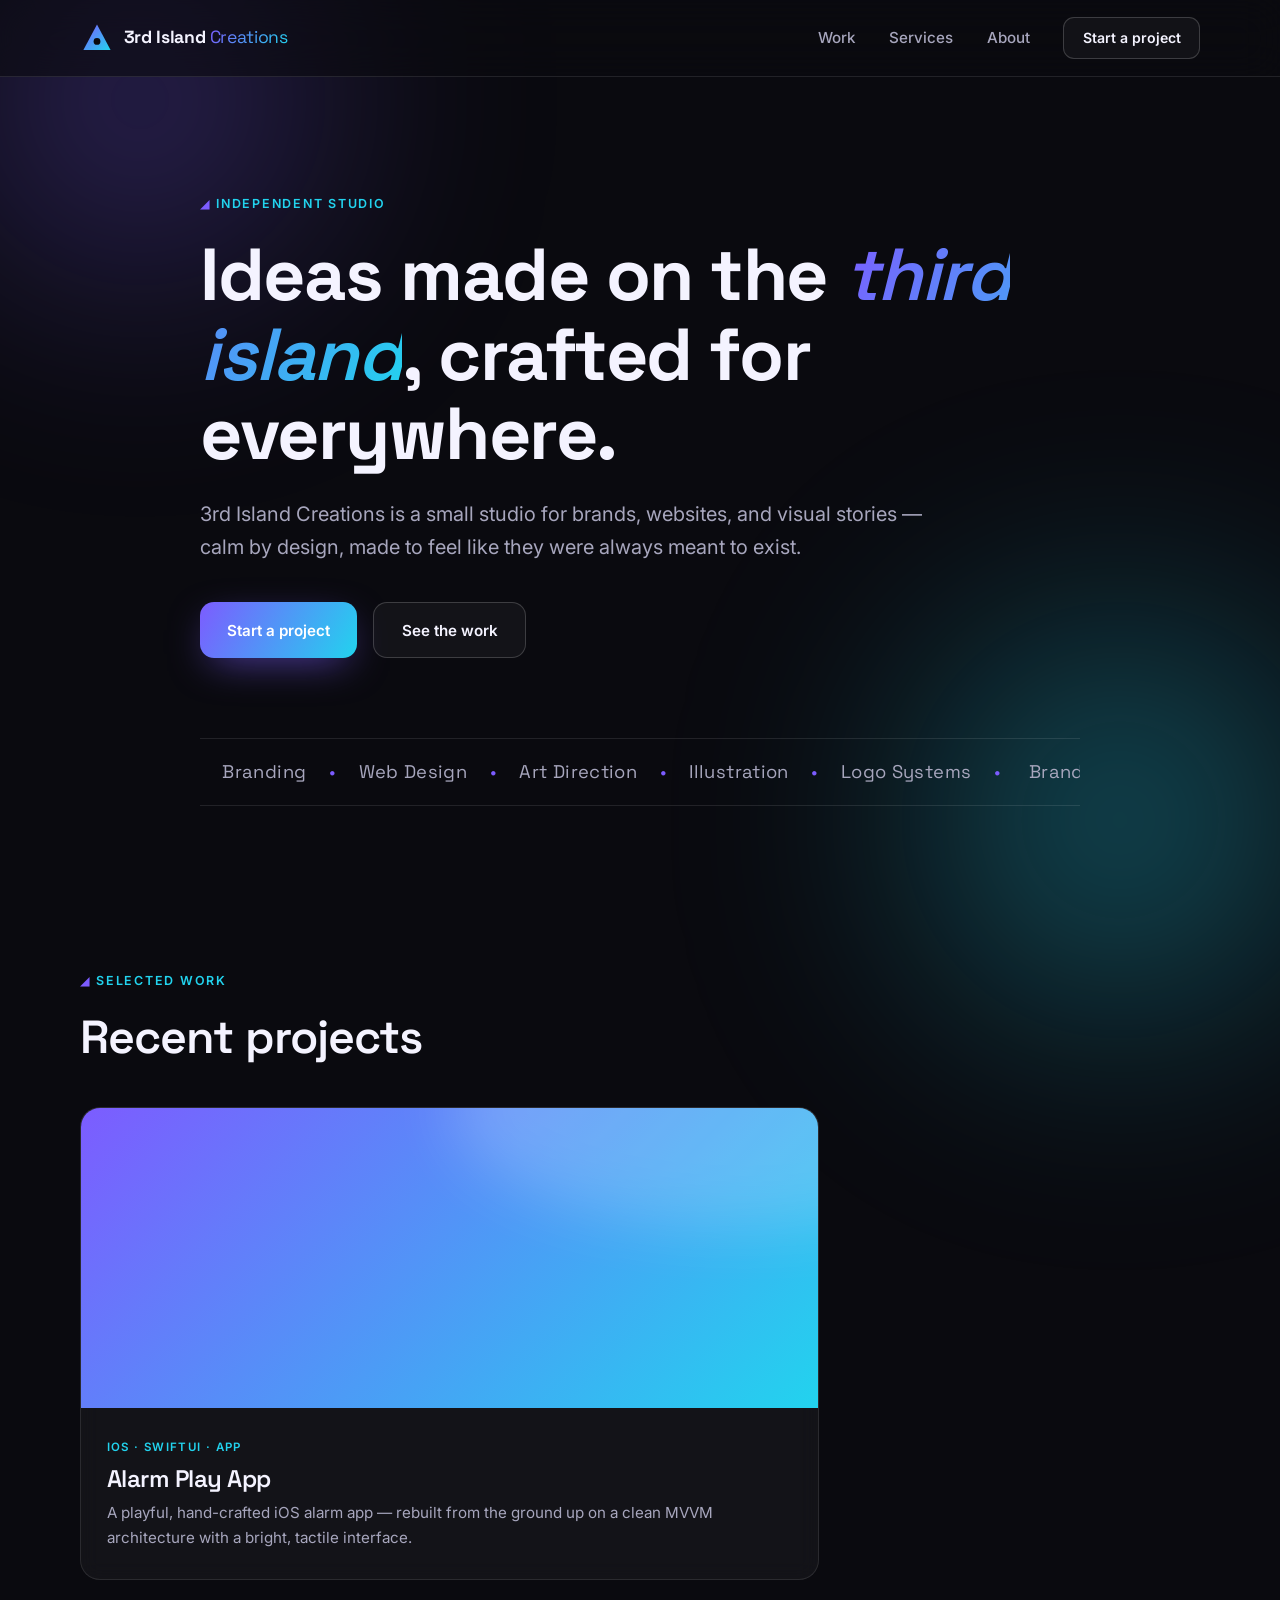
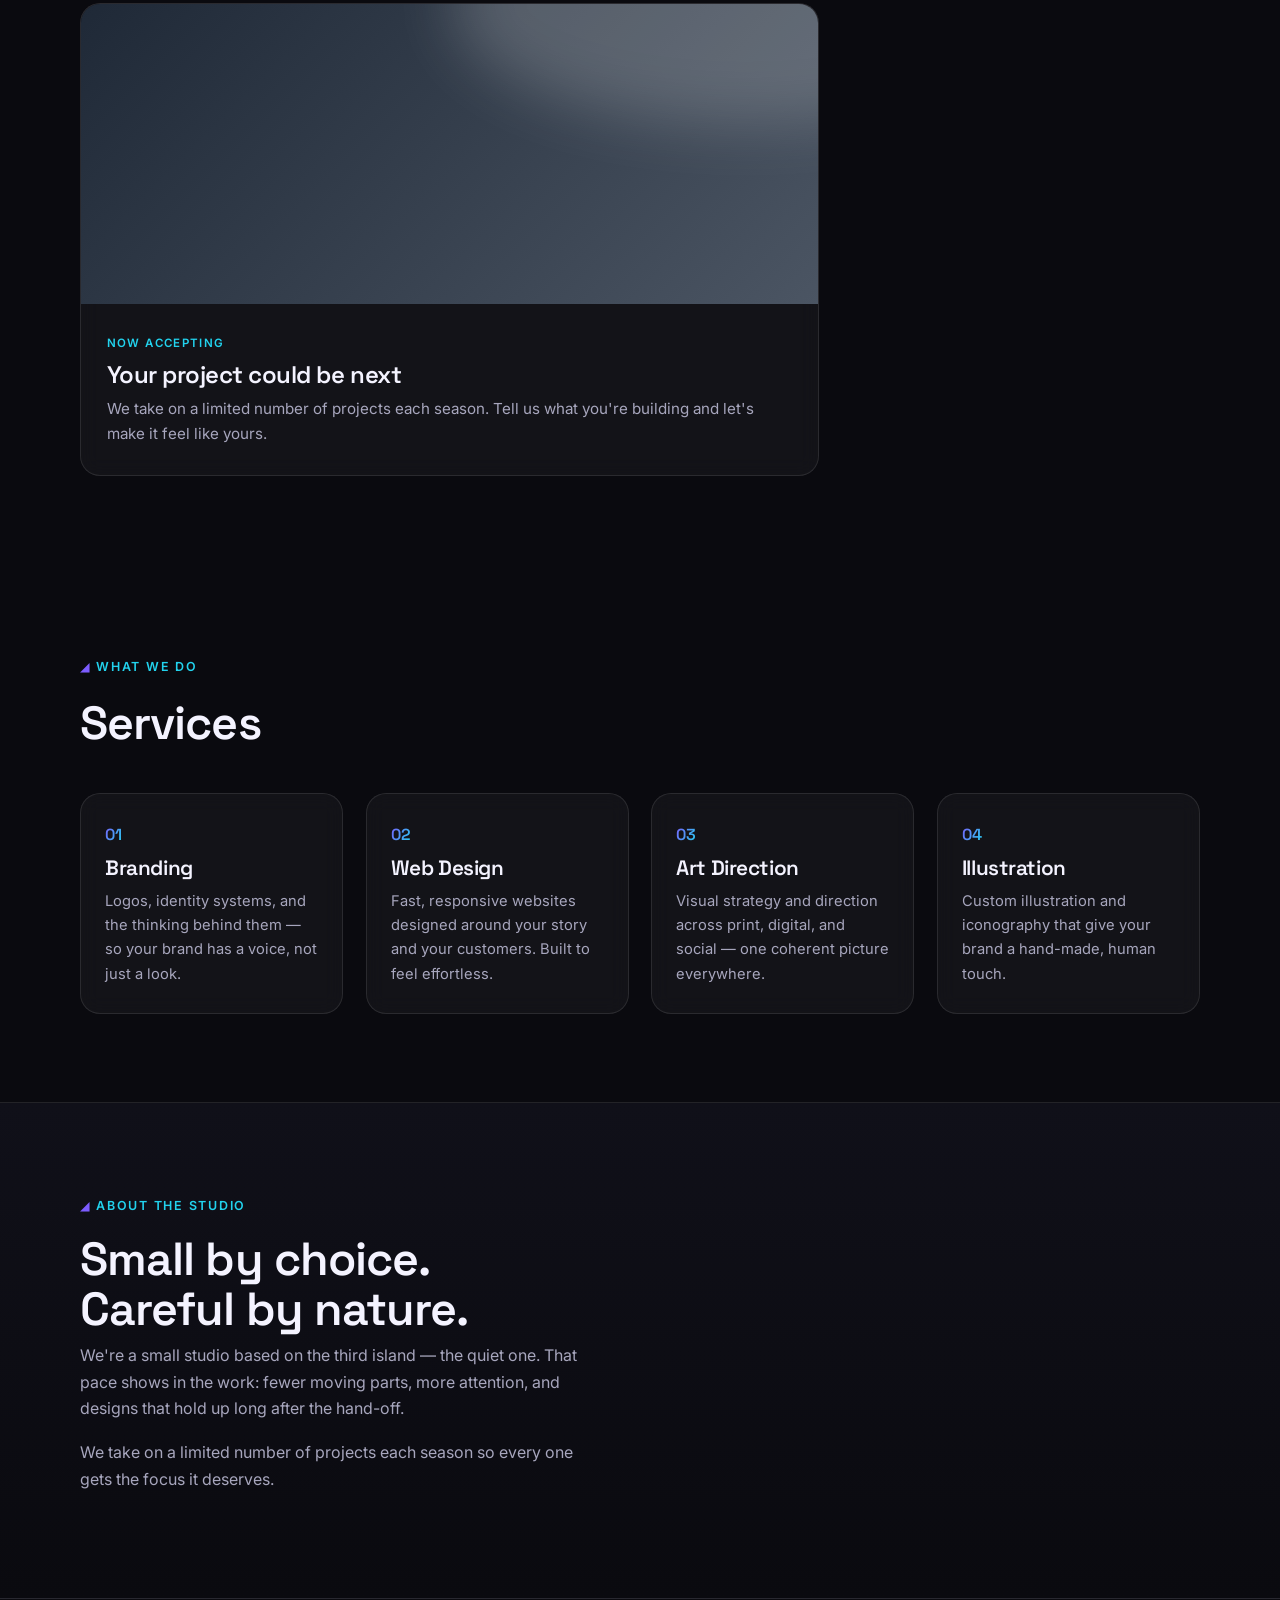
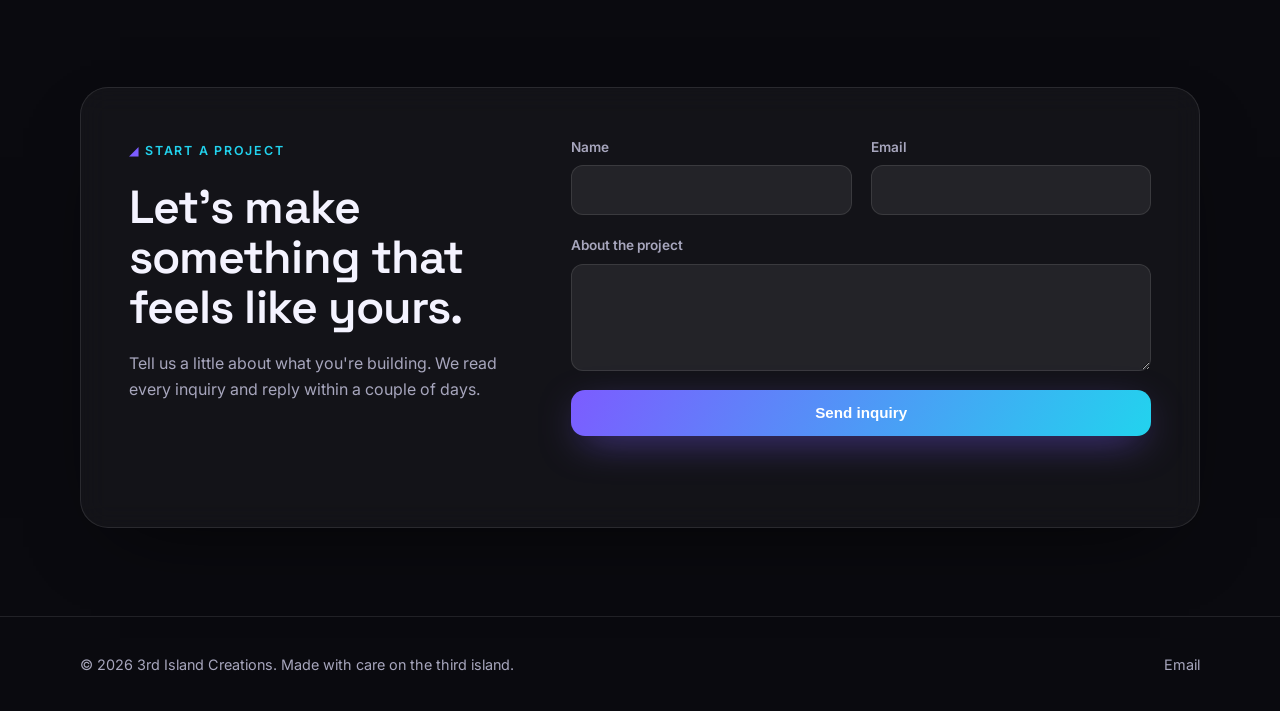
==== commit 14ece3fa: "Remove about stats (12 yrs / 80+ / 1 pace)" ====
--- a/index.html
+++ b/index.html
@@ -136,11 +136,6 @@
         <p>We're a small studio based on the third island — the quiet one. That pace shows in the work: fewer moving parts, more attention, and designs that hold up long after the hand-off.</p>
         <p>We take on a limited number of projects each season so every one gets the focus it deserves.</p>
       </div>
-      <ul class="about__stats">
-        <li><strong>12</strong><span>years making</span></li>
-        <li><strong>80+</strong><span>projects shipped</span></li>
-        <li><strong>1</strong><span>shared pace of care</span></li>
-      </ul>
     </div>
   </section>
 
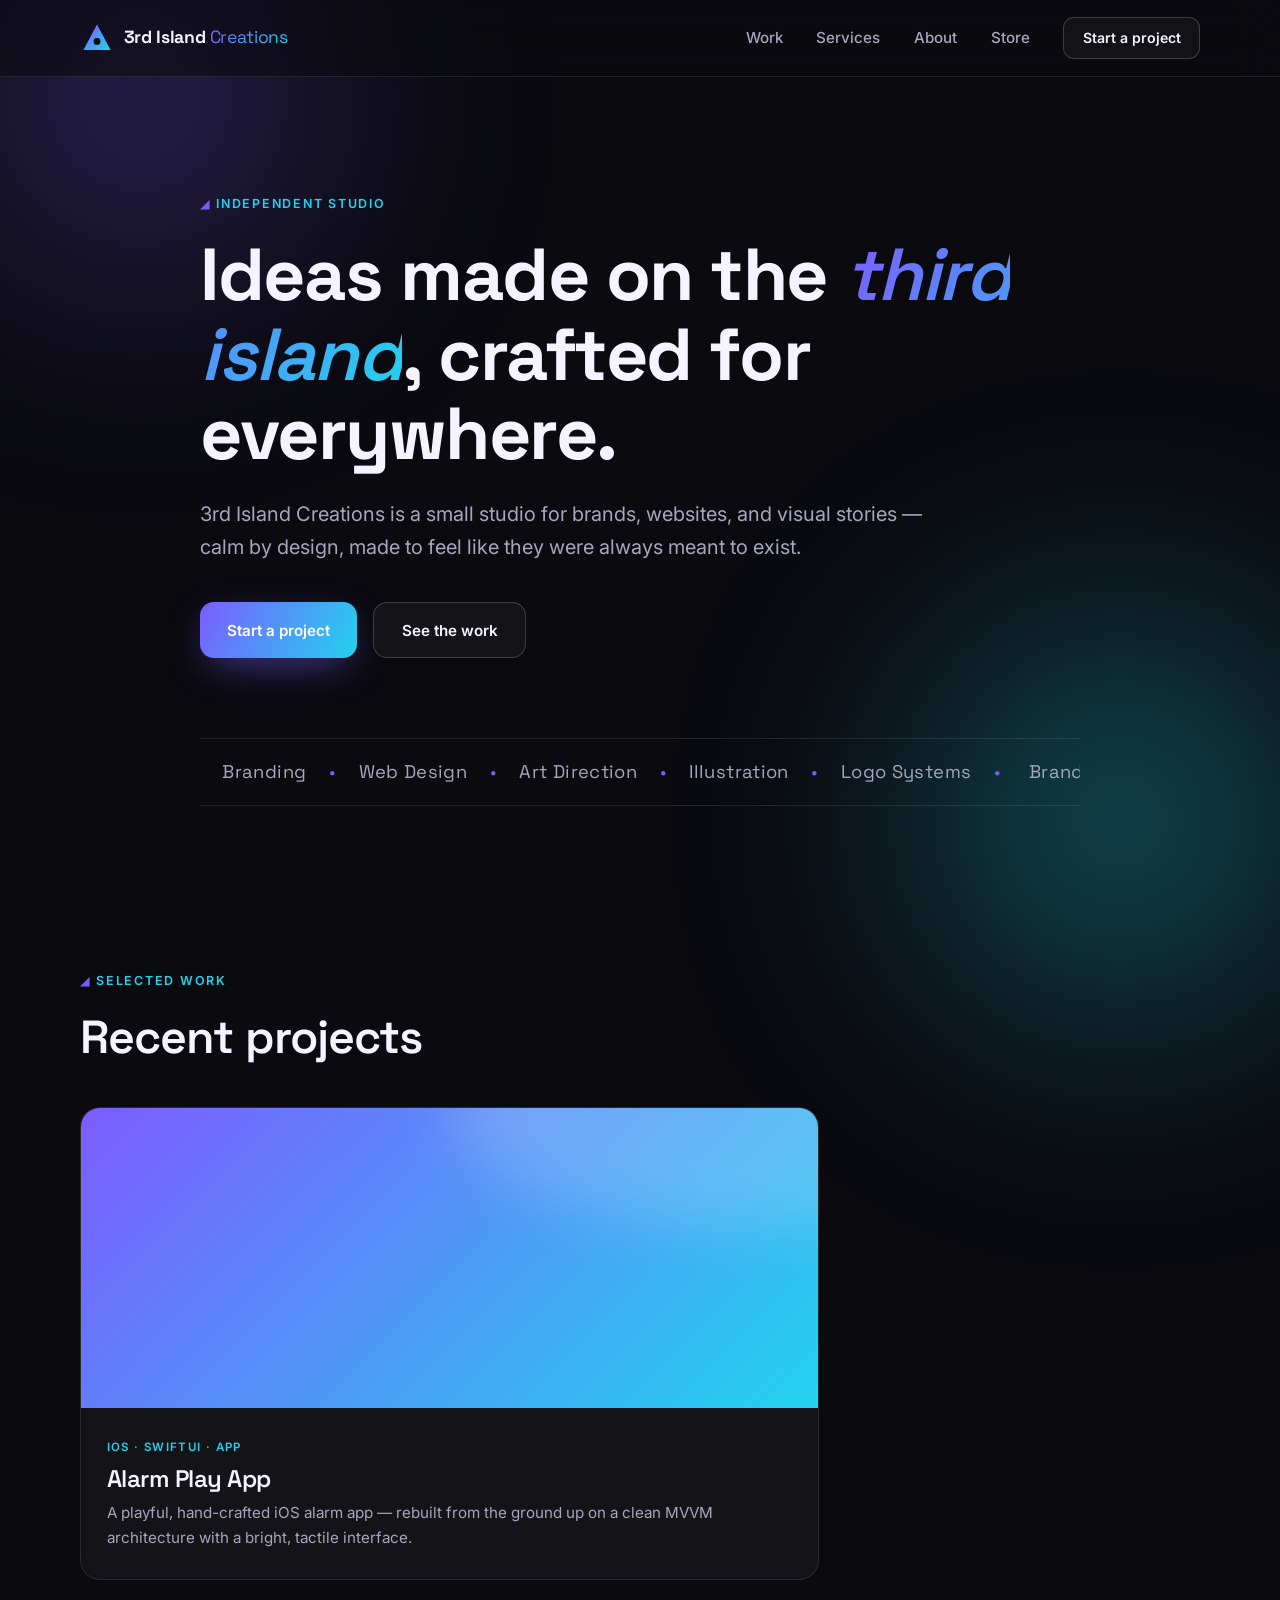
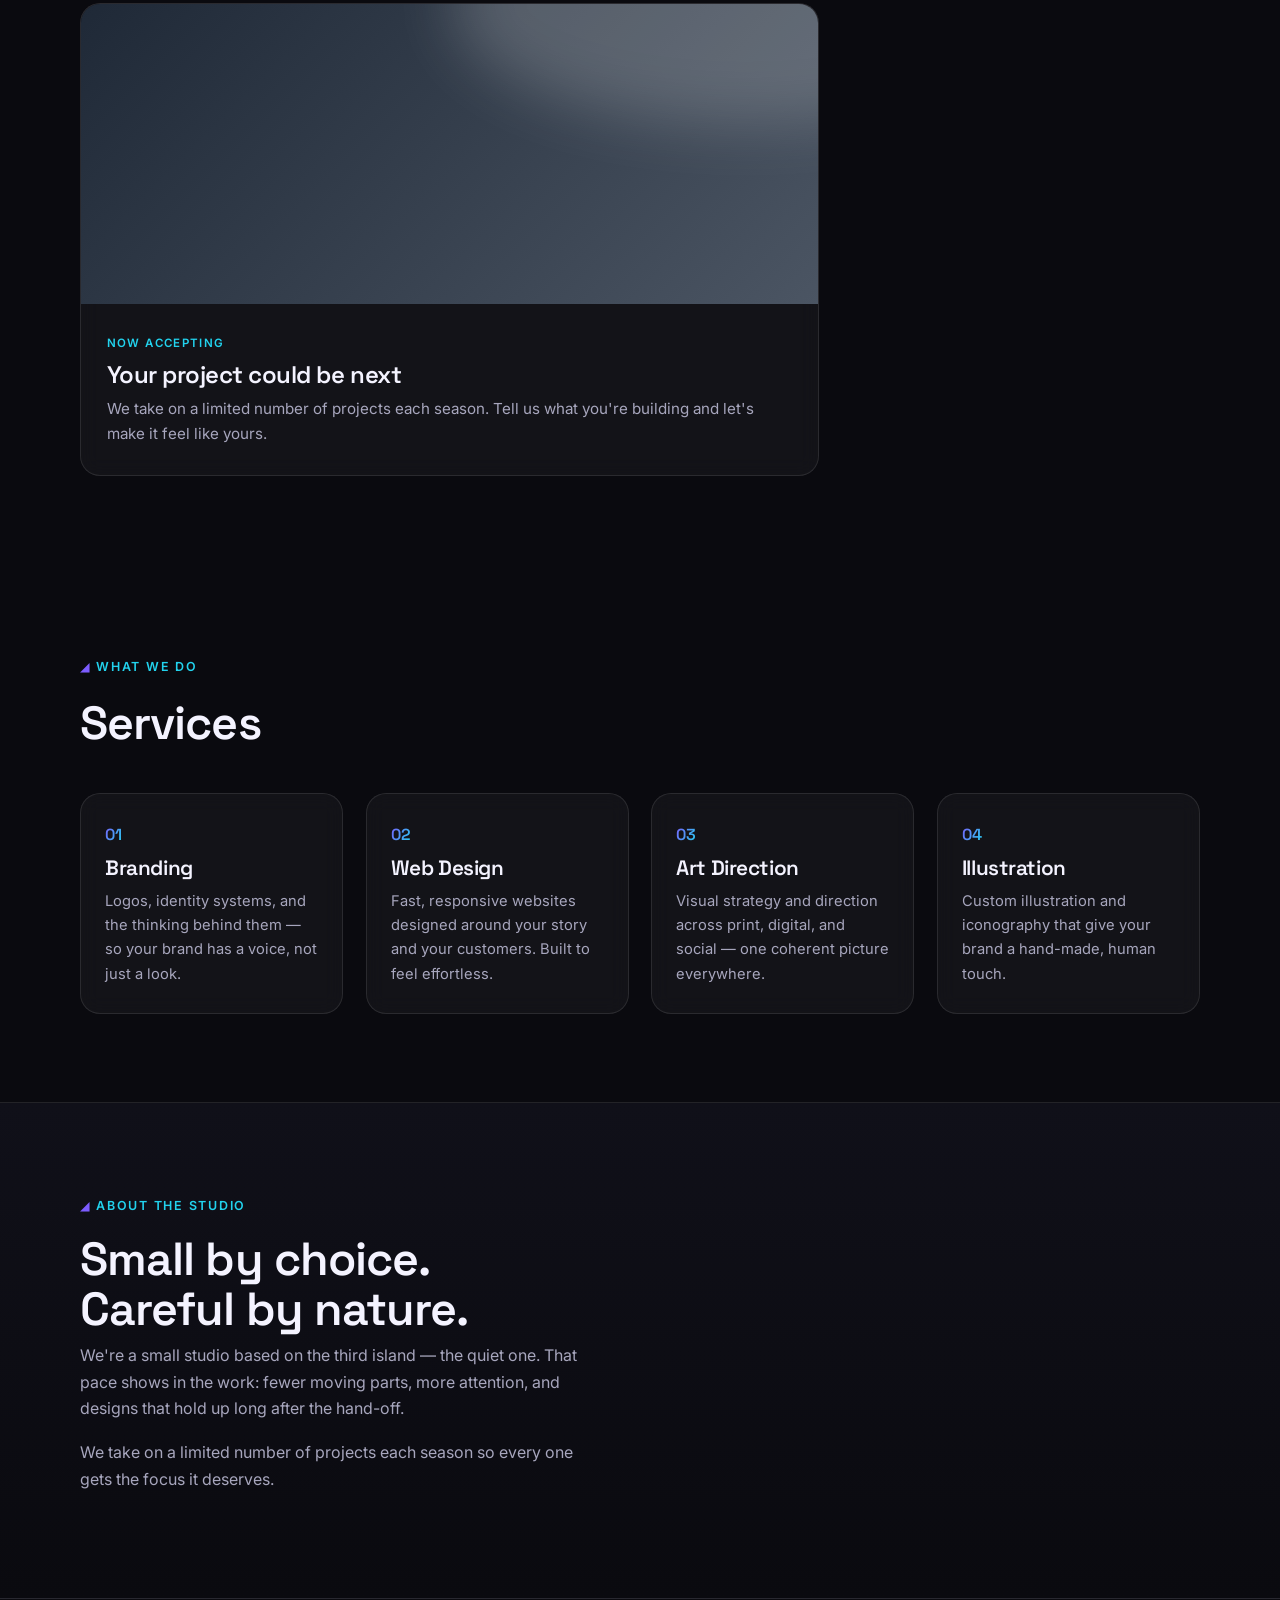
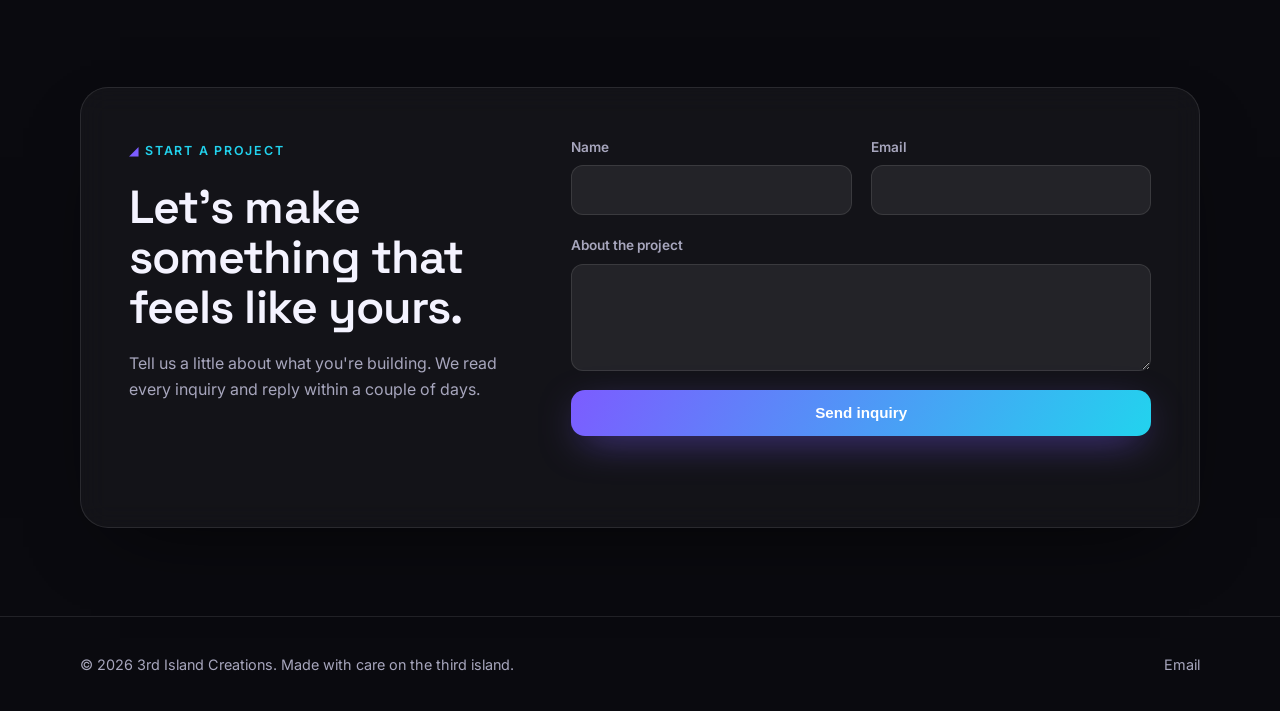
==== commit 3871c969: "Add store page (apps/PDFs/ebooks) with Stripe-ready buy buttons; update site email to jng@3rdislandc" ====
--- a/index.html
+++ b/index.html
@@ -34,6 +34,7 @@
       <a href="#work">Work</a>
       <a href="#services">Services</a>
       <a href="#about">About</a>
+      <a href="store.html">Store</a>
       <a href="#contact" class="btn btn--sm">Start a project</a>
     </nav>
     <button class="nav__toggle" aria-label="Menu" aria-expanded="false" aria-controls="mobile-menu">
@@ -44,6 +45,7 @@
     <a href="#work">Work</a>
     <a href="#services">Services</a>
     <a href="#about">About</a>
+    <a href="store.html">Store</a>
     <a href="#contact">Contact</a>
   </div>
 </header>
@@ -174,7 +176,7 @@
   <div class="container footer__inner">
     <p>© <span id="year"></span> 3rd Island Creations. Made with care on the third island.</p>
     <div class="footer__social">
-      <a href="mailto:greggoshiro@gmail.com">Email</a>
+      <a href="mailto:jng@3rdislandcreations.com">Email</a>
     </div>
   </div>
 </footer>
--- a/css/styles.css
+++ b/css/styles.css
@@ -71,6 +71,8 @@
 .nav__links{display:flex;align-items:center;gap:2.1rem;font-size:.95rem;font-weight:500;color:var(--muted)}
 .nav__links a:not(.btn){transition:color .15s}
 .nav__links a:not(.btn):hover{color:var(--text)}
+.nav__links a.is-active{color:var(--text)}
+.nav__links a.is-active::after{content:"";display:block;height:2px;background:var(--grad);border-radius:2px;margin-top:2px}
 .nav__toggle{display:none;flex-direction:column;gap:5px;background:none;border:0;cursor:pointer;padding:.4rem}
 .nav__toggle span{width:24px;height:2px;background:var(--text);transition:.25s;border-radius:2px}
 .mobile-menu{display:none;flex-direction:column;gap:1.1rem;padding:1.2rem 4%;background:rgba(10,10,15,.95);border-bottom:1px solid var(--border);backdrop-filter:blur(20px)}
@@ -187,6 +189,47 @@
 .footer__social a{color:var(--muted);transition:color .15s}
 .footer__social a:hover{color:var(--text)}
 
+/* ---------- Store ---------- */
+.store-hero{padding:6rem 0 4rem}
+.store-hero__inner{max-width:860px}
+.store__head{display:flex;align-items:flex-end;justify-content:space-between;gap:2rem;flex-wrap:wrap}
+.store__filters{display:flex;gap:.5rem;flex-wrap:wrap}
+.filter-btn{
+  font-family:inherit;font-size:.9rem;font-weight:600;color:var(--muted);cursor:pointer;
+  padding:.55rem 1.1rem;border-radius:999px;border:1px solid var(--border);background:var(--surface);
+  transition:color .18s,border-color .18s,background .18s;
+}
+.filter-btn:hover{color:var(--text);border-color:var(--border-strong)}
+.filter-btn.is-active{background:var(--grad);border-color:transparent;color:#fff}
+.store__grid{grid-template-columns:repeat(3,1fr)}
+.product{
+  display:flex;flex-direction:column;overflow:hidden;
+  background:var(--surface);border:1px solid var(--border);border-radius:var(--radius);
+  backdrop-filter:blur(10px);-webkit-backdrop-filter:blur(10px);
+  transition:transform .25s ease,border-color .25s ease,box-shadow .25s ease;
+}
+.product:hover{transform:translateY(-8px);border-color:var(--border-strong);box-shadow:var(--shadow)}
+.product__media{height:160px;position:relative;overflow:hidden;flex:none}
+.swatch--b{background:linear-gradient(135deg,#0ea5e9,#22d3ee)}
+.swatch--c{background:linear-gradient(135deg,#f59e0b,#f97316)}
+.product__media::before{content:"";position:absolute;top:-40%;right:-30%;width:80%;height:80%;border-radius:50%;background:rgba(255,255,255,.18);filter:blur(30px)}
+.product__body{padding:1.4rem 1.5rem 1.5rem;display:flex;flex-direction:column;flex:1}
+.product__kind{
+  align-self:flex-start;font-size:.68rem;font-weight:700;letter-spacing:.12em;text-transform:uppercase;
+  padding:.3rem .7rem;border-radius:999px;border:1px solid var(--border-strong);
+}
+.product__kind--app{color:#a78bfa;border-color:rgba(167,139,250,.4)}
+.product__kind--pdf{color:#22d3ee;border-color:rgba(34,211,238,.4)}
+.product__kind--ebook{color:#fbbf24;border-color:rgba(251,191,36,.4)}
+.product__body h3{font-size:1.35rem;margin:.8rem 0 .4rem}
+.product__body p{color:var(--muted);font-size:.92rem;flex:1}
+.product__foot{display:flex;align-items:center;justify-content:space-between;gap:1rem;margin-top:1.4rem}
+.product__price{font-family:'Space Grotesk',sans-serif;font-size:1.25rem;font-weight:700;background:var(--grad);-webkit-background-clip:text;background-clip:text;color:transparent}
+.product.is-hidden{display:none}
+.store__note{margin-top:2.4rem;color:var(--muted);font-size:.92rem;text-align:center}
+.store__note a{color:var(--accent-2);transition:color .15s}
+.store__note a:hover{color:var(--text)}
+
 /* ---------- Reveal ---------- */
 .reveal{opacity:0;transform:translateY(26px);transition:opacity .6s ease,transform .6s ease}
 .reveal.visible{opacity:1;transform:none}
@@ -199,6 +242,7 @@
   .card--feature{grid-column:span 12}
   .services__grid{grid-template-columns:repeat(2,1fr)}
   .about__inner{grid-template-columns:1fr}
+  .store__grid{grid-template-columns:repeat(2,1fr)}
 }
 @media (max-width:680px){
   .nav__links{display:none}
@@ -207,6 +251,9 @@
   .contact__card{grid-template-columns:1fr;padding:2rem 1.4rem}
   .contact__form{grid-template-columns:1fr}
   .hero{padding:4.5rem 0 3rem}
+  .store__grid{grid-template-columns:1fr}
+  .store__head{flex-direction:column;align-items:flex-start}
+  .store-hero{padding:4rem 0 3rem}
 }
 @media (prefers-reduced-motion:reduce){
   html{scroll-behavior:auto}
